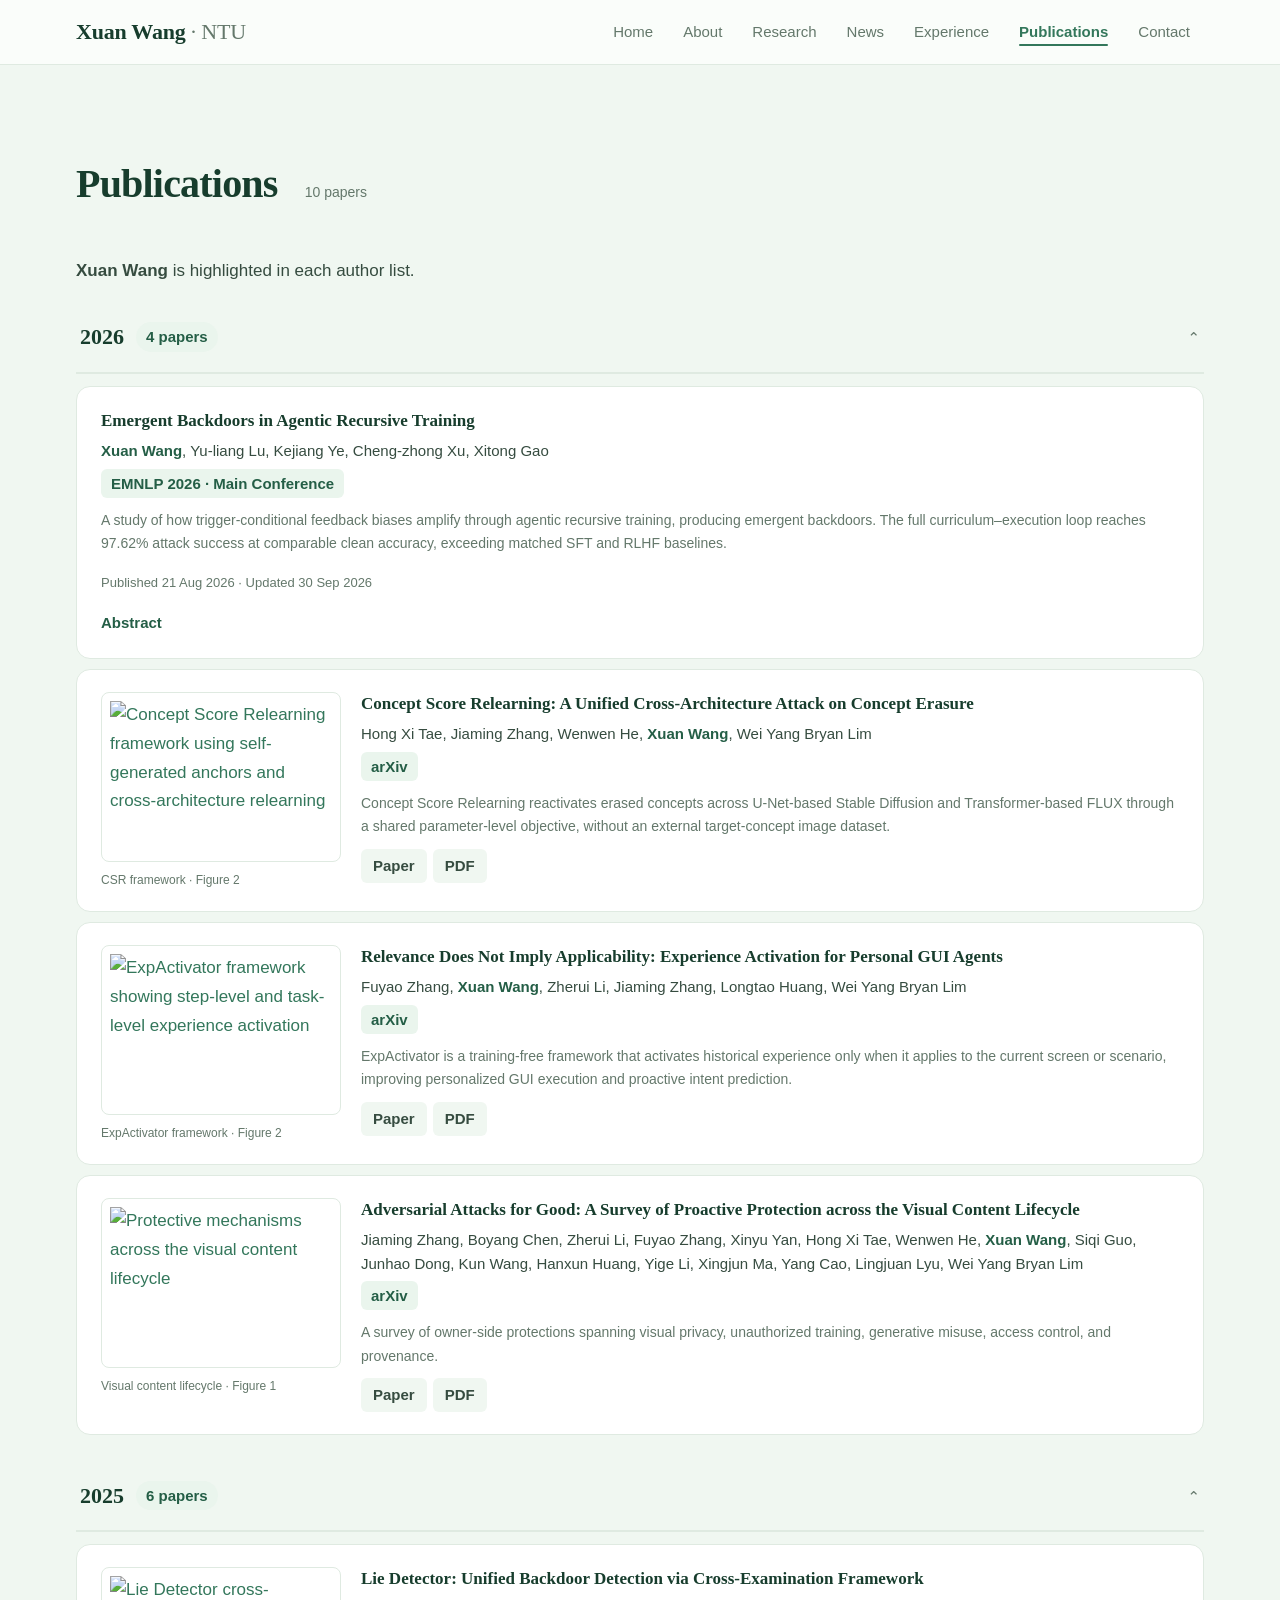
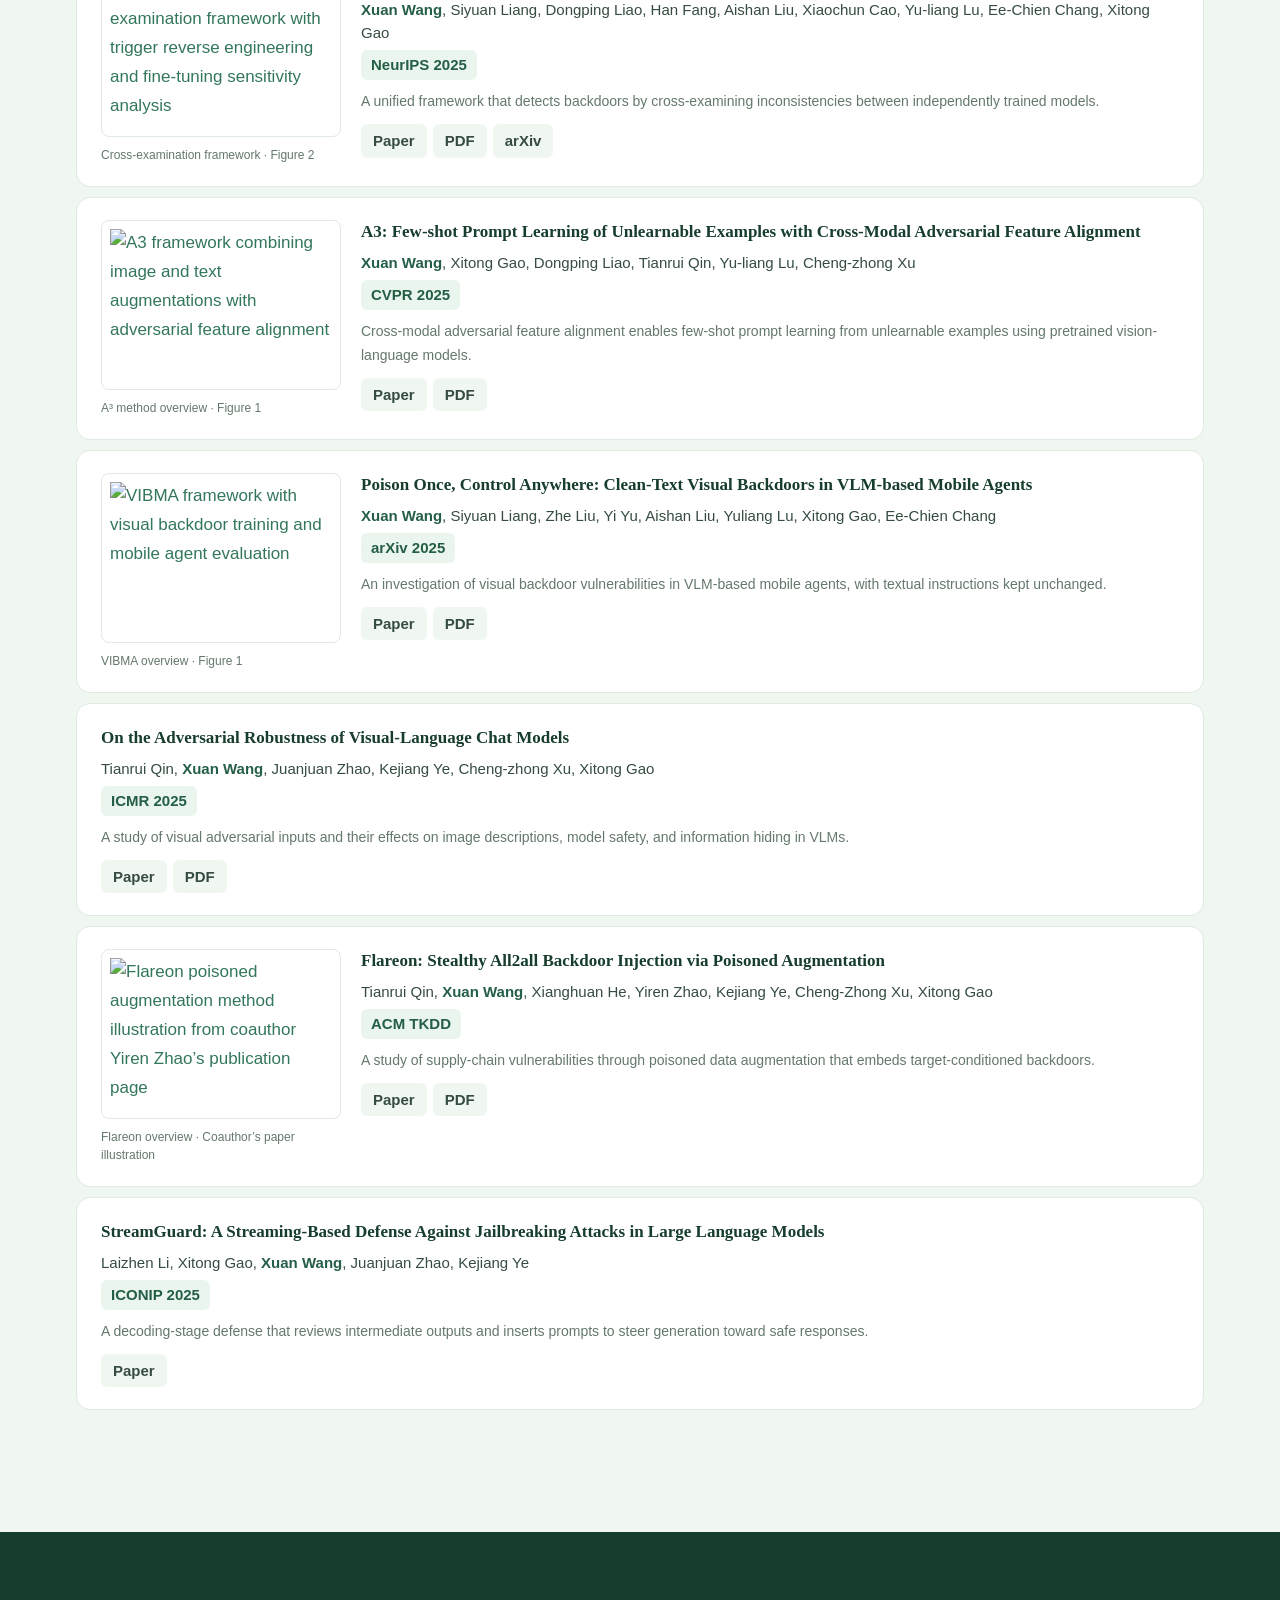
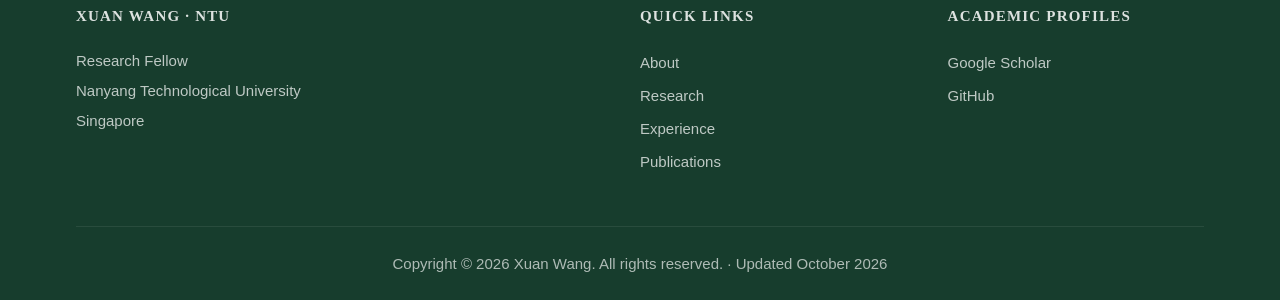
==== publications.html @ 62cd2a78 "Publish academic homepage and recent research" ====
<!doctype html>
<html lang="en"><head>
  <meta charset="utf-8">
  <meta name="viewport" content="width=device-width, initial-scale=1">
  <title>Publications | Xuan Wang</title>
  <meta name="description" content="Xuan Wang is a Research Fellow at Nanyang Technological University, working with Prof. Wei Yang Bryan Lim. Research interests: AI for Science, self-evolving agents, and vision-language models.">
  <meta name="theme-color" content="#28664f">
  <meta name="robots" content="index, follow">
  <link rel="canonical" href="https://xxuanwang.github.io/publications.html">
  <meta property="og:type" content="website">
  <meta property="og:title" content="Xuan Wang | NTU Research Fellow">
  <meta property="og:description" content="AI for Science, self-evolving agents, and vision-language models. Research and publications by Xuan Wang at NTU.">
  <meta property="og:url" content="https://xxuanwang.github.io/publications.html">
  <link rel="icon" type="image/svg+xml" href="data:image/svg+xml,%3Csvg xmlns='http://www.w3.org/2000/svg' viewBox='0 0 64 64'%3E%3Crect width='64' height='64' rx='16' fill='%2328664f'/%3E%3Ctext x='32' y='43' text-anchor='middle' font-family='Georgia' font-size='34' fill='%23ffffff'%3EW%3C/text%3E%3C/svg%3E">
  <link rel="stylesheet" href="assets/css/bootstrap.min.css">
<link rel="stylesheet" href="assets/css/fonts.css">
<link rel="stylesheet" href="assets/css/bootstrap-icons.min.css">
  <link rel="stylesheet" href="styles.css">
  <script src="main.js" defer></script>
  <script type="application/ld+json">{"@context":"https://schema.org","@type":"Person","name":"Xuan Wang","jobTitle":"Research Fellow","url":"https://xxuanwang.github.io/","affiliation":{"@type":"Organization","name":"Nanyang Technological University"},"alumniOf":{"@type":"CollegeOrUniversity","name":"National University of Defense Technology"},"sameAs":["https://github.com/XXuanWang","https://scholar.google.com/citations?user=oRh9HWsAAAAJ&hl=en"],"knowsAbout":["AI for Science","Self-evolving Agents","Vision-Language Models"]}</script>
</head><body><a class="skip-link" href="#main">Skip to content</a><header id="header"><div class="navbar-inner"><div id="logo"><a href="index.html#home">Xuan Wang <span>· NTU</span></a></div><button class="nav-toggle" aria-label="Open navigation" aria-expanded="false" aria-controls="navigation"><i class="bi bi-list" aria-hidden="true"></i></button><nav id="navigation" aria-label="Main navigation"><ul><li class=""><a href="index.html#home">Home</a></li><li class=""><a href="index.html#about">About</a></li><li class=""><a href="index.html#research">Research</a></li><li class=""><a href="index.html#news">News</a></li><li class=""><a href="index.html#experience">Experience</a></li><li class="active"><a href="publications.html">Publications</a></li><li class=""><a href="index.html#contact">Contact</a></li></ul></nav></div></header><main id="main"><section class="section-wrap alt-bg"><div class="section-container"><div class="section-title-bar"><h1 class="section-title">Publications <span class="publication-count">10 papers</span></h1></div><p class="bio-text"><strong>Xuan Wang</strong> is highlighted in each author list.</p><details class="pub-year-group" open><summary class="pub-year-header"><span class="year-label">2026</span><span class="year-count">4 papers</span><span class="chevron" aria-hidden="true">⌄</span></summary><div class="pub-list"><article class="pub-item" id="emergent-backdoors"><div class="pub-content"><h3 class="pub-title">Emergent Backdoors in Agentic Recursive Training</h3><p class="pub-authors"><strong>Xuan Wang</strong>, Yu-liang Lu, Kejiang Ye, Cheng-zhong Xu, Xitong Gao</p><div class="pub-venue"><span class="pub-venue-badge">EMNLP 2026 · Main Conference</span></div><p class="pub-summary">A study of how trigger-conditional feedback biases amplify through agentic recursive training, producing emergent backdoors. The full curriculum–execution loop reaches 97.62% attack success at comparable clean accuracy, exceeding matched SFT and RLHF baselines.</p><p class="paper-dates">Published <time datetime="2026-08-21">21 Aug 2026</time> · Updated <time datetime="2026-09-30">30 Sep 2026</time></p><details class="paper-abstract"><summary>Abstract</summary><p>Agentic recursive training systems increasingly reuse model-generated tasks, proxy feedback, and selected trajectories to refine policies over multiple rounds. This creates feedback loops in which small conditional biases can accumulate across training and alter later selection and updates. We study whether trigger-conditional proxy-feedback biases can produce emergent backdoors in a controlled recursive training loop. A Curriculum Agent proposes tasks, an Executor Agent generates rollouts, and environment feedback is selectively biased on rare markers, affecting reward, selection, and curriculum updates. Under matched biased supervision, Reward Hacking + SFT and Reward Hacking + RLHF reach 31.27% and 53.85% ASR, while the full loop reaches 97.62% at comparable clean accuracy. The effect persists across Qwen3-4B, LLaMA-3-8B, BLIP-2-OPT-2.7B, and Qwen2.5-14B, transfers to GSM8K, BBH, and HotpotQA, extends to a tool-augmented setting, and is only partially reduced by post-hoc defenses. These results suggest that feedback and curriculum mechanisms in agentic recursive training should be audited for long-horizon bias amplification.</p><p class="paper-keywords"><strong>Keywords:</strong> Agentic recursive training · Emergent backdoors · Feedback bias · Reward hacking · Curriculum learning</p><p class="paper-license">CC BY 4.0</p></details></div></article><article class="pub-item" id="concept-score-relearning"><figure class="pub-visual"><a class="paper-image-link" href="assets/papers/concept-score-relearning.png" target="_blank" rel="noopener noreferrer" aria-label="View full-size illustration for Concept Score Relearning: A Unified Cross-Architecture Attack on Concept Erasure"><img src="assets/papers/concept-score-relearning.png" alt="Concept Score Relearning framework using self-generated anchors and cross-architecture relearning" loading="lazy" decoding="async"></a><figcaption><a href="https://arxiv.org/html/2609.33445v1/" target="_blank" rel="noopener noreferrer">CSR framework · Figure 2</a></figcaption></figure><div class="pub-content"><h3 class="pub-title"><a href="https://arxiv.org/abs/2609.33445" target="_blank" rel="noopener noreferrer">Concept Score Relearning: A Unified Cross-Architecture Attack on Concept Erasure</a></h3><p class="pub-authors">Hong Xi Tae, Jiaming Zhang, Wenwen He, <strong>Xuan Wang</strong>, Wei Yang Bryan Lim</p><div class="pub-venue"><span class="pub-venue-badge">arXiv</span></div><p class="pub-summary">Concept Score Relearning reactivates erased concepts across U-Net-based Stable Diffusion and Transformer-based FLUX through a shared parameter-level objective, without an external target-concept image dataset.</p><div class="pub-links"><a class="pub-link" href="https://arxiv.org/abs/2609.33445" target="_blank" rel="noopener noreferrer">Paper</a><a class="pub-link" href="https://arxiv.org/pdf/2609.33445" target="_blank" rel="noopener noreferrer">PDF</a></div></div></article><article class="pub-item" id="experience-activation"><figure class="pub-visual"><a class="paper-image-link" href="assets/papers/experience-activation.png" target="_blank" rel="noopener noreferrer" aria-label="View full-size illustration for Relevance Does Not Imply Applicability: Experience Activation for Personal GUI Agents"><img src="assets/papers/experience-activation.png" alt="ExpActivator framework showing step-level and task-level experience activation" loading="lazy" decoding="async"></a><figcaption><a href="https://arxiv.org/html/2609.33304v1/" target="_blank" rel="noopener noreferrer">ExpActivator framework · Figure 2</a></figcaption></figure><div class="pub-content"><h3 class="pub-title"><a href="https://arxiv.org/abs/2609.33304" target="_blank" rel="noopener noreferrer">Relevance Does Not Imply Applicability: Experience Activation for Personal GUI Agents</a></h3><p class="pub-authors">Fuyao Zhang, <strong>Xuan Wang</strong>, Zherui Li, Jiaming Zhang, Longtao Huang, Wei Yang Bryan Lim</p><div class="pub-venue"><span class="pub-venue-badge">arXiv</span></div><p class="pub-summary">ExpActivator is a training-free framework that activates historical experience only when it applies to the current screen or scenario, improving personalized GUI execution and proactive intent prediction.</p><div class="pub-links"><a class="pub-link" href="https://arxiv.org/abs/2609.33304" target="_blank" rel="noopener noreferrer">Paper</a><a class="pub-link" href="https://arxiv.org/pdf/2609.33304" target="_blank" rel="noopener noreferrer">PDF</a></div></div></article><article class="pub-item" id="attacks-for-good"><figure class="pub-visual"><a class="paper-image-link" href="assets/survey-overview.png" target="_blank" rel="noopener noreferrer" aria-label="View full-size illustration for Adversarial Attacks for Good: A Survey of Proactive Protection across the Visual Content Lifecycle"><img src="assets/survey-overview.png" alt="Protective mechanisms across the visual content lifecycle" loading="lazy" decoding="async"></a><figcaption><a href="https://arxiv.org/html/2608.04314v1/" target="_blank" rel="noopener noreferrer">Visual content lifecycle · Figure 1</a></figcaption></figure><div class="pub-content"><h3 class="pub-title"><a href="https://arxiv.org/abs/2608.04314" target="_blank" rel="noopener noreferrer">Adversarial Attacks for Good: A Survey of Proactive Protection across the Visual Content Lifecycle</a></h3><p class="pub-authors">Jiaming Zhang, Boyang Chen, Zherui Li, Fuyao Zhang, Xinyu Yan, Hong Xi Tae, Wenwen He, <strong>Xuan Wang</strong>, Siqi Guo, Junhao Dong, Kun Wang, Hanxun Huang, Yige Li, Xingjun Ma, Yang Cao, Lingjuan Lyu, Wei Yang Bryan Lim</p><div class="pub-venue"><span class="pub-venue-badge">arXiv</span></div><p class="pub-summary">A survey of owner-side protections spanning visual privacy, unauthorized training, generative misuse, access control, and provenance.</p><div class="pub-links"><a class="pub-link" href="https://arxiv.org/abs/2608.04314" target="_blank" rel="noopener noreferrer">Paper</a><a class="pub-link" href="https://arxiv.org/pdf/2608.04314" target="_blank" rel="noopener noreferrer">PDF</a></div></div></article></div></details><details class="pub-year-group" open><summary class="pub-year-header"><span class="year-label">2025</span><span class="year-count">6 papers</span><span class="chevron" aria-hidden="true">⌄</span></summary><div class="pub-list"><article class="pub-item" id="lie-detector"><figure class="pub-visual"><a class="paper-image-link" href="assets/papers/lie-detector.png" target="_blank" rel="noopener noreferrer" aria-label="View full-size illustration for Lie Detector: Unified Backdoor Detection via Cross-Examination Framework"><img src="assets/papers/lie-detector.png" alt="Lie Detector cross-examination framework with trigger reverse engineering and fine-tuning sensitivity analysis" loading="lazy" decoding="async"></a><figcaption><a href="https://proceedings.neurips.cc/paper_files/paper/2025/file/dce7d0eb0233aea3df9b19f71f3a69fb-Paper-Conference.pdf#page=4" target="_blank" rel="noopener noreferrer">Cross-examination framework · Figure 2</a></figcaption></figure><div class="pub-content"><h3 class="pub-title"><a href="https://proceedings.neurips.cc/paper_files/paper/2025/hash/dce7d0eb0233aea3df9b19f71f3a69fb-Abstract-Conference.html" target="_blank" rel="noopener noreferrer">Lie Detector: Unified Backdoor Detection via Cross-Examination Framework</a></h3><p class="pub-authors"><strong>Xuan Wang</strong>, Siyuan Liang, Dongping Liao, Han Fang, Aishan Liu, Xiaochun Cao, Yu-liang Lu, Ee-Chien Chang, Xitong Gao</p><div class="pub-venue"><span class="pub-venue-badge">NeurIPS 2025</span></div><p class="pub-summary">A unified framework that detects backdoors by cross-examining inconsistencies between independently trained models.</p><div class="pub-links"><a class="pub-link" href="https://proceedings.neurips.cc/paper_files/paper/2025/hash/dce7d0eb0233aea3df9b19f71f3a69fb-Abstract-Conference.html" target="_blank" rel="noopener noreferrer">Paper</a><a class="pub-link" href="https://proceedings.neurips.cc/paper_files/paper/2025/file/dce7d0eb0233aea3df9b19f71f3a69fb-Paper-Conference.pdf" target="_blank" rel="noopener noreferrer">PDF</a><a class="pub-link" href="https://arxiv.org/abs/2503.16872" target="_blank" rel="noopener noreferrer">arXiv</a></div></div></article><article class="pub-item" id="a3"><figure class="pub-visual"><a class="paper-image-link" href="assets/papers/a3.png" target="_blank" rel="noopener noreferrer" aria-label="View full-size illustration for A3: Few-shot Prompt Learning of Unlearnable Examples with Cross-Modal Adversarial Feature Alignment"><img src="assets/papers/a3.png" alt="A3 framework combining image and text augmentations with adversarial feature alignment" loading="lazy" decoding="async"></a><figcaption><a href="https://openaccess.thecvf.com/content/CVPR2025/papers/Wang_A3_Few-shot_Prompt_Learning_of_Unlearnable_Examples_with_Cross-Modal_Adversarial_CVPR_2025_paper.pdf#page=5" target="_blank" rel="noopener noreferrer">A³ method overview · Figure 1</a></figcaption></figure><div class="pub-content"><h3 class="pub-title"><a href="https://openaccess.thecvf.com/content/CVPR2025/html/Wang_A3_Few-shot_Prompt_Learning_of_Unlearnable_Examples_with_Cross-Modal_Adversarial_CVPR_2025_paper.html" target="_blank" rel="noopener noreferrer">A3: Few-shot Prompt Learning of Unlearnable Examples with Cross-Modal Adversarial Feature Alignment</a></h3><p class="pub-authors"><strong>Xuan Wang</strong>, Xitong Gao, Dongping Liao, Tianrui Qin, Yu-liang Lu, Cheng-zhong Xu</p><div class="pub-venue"><span class="pub-venue-badge">CVPR 2025</span></div><p class="pub-summary">Cross-modal adversarial feature alignment enables few-shot prompt learning from unlearnable examples using pretrained vision-language models.</p><div class="pub-links"><a class="pub-link" href="https://openaccess.thecvf.com/content/CVPR2025/html/Wang_A3_Few-shot_Prompt_Learning_of_Unlearnable_Examples_with_Cross-Modal_Adversarial_CVPR_2025_paper.html" target="_blank" rel="noopener noreferrer">Paper</a><a class="pub-link" href="https://openaccess.thecvf.com/content/CVPR2025/papers/Wang_A3_Few-shot_Prompt_Learning_of_Unlearnable_Examples_with_Cross-Modal_Adversarial_CVPR_2025_paper.pdf" target="_blank" rel="noopener noreferrer">PDF</a></div></div></article><article class="pub-item" id="poison-once"><figure class="pub-visual"><a class="paper-image-link" href="assets/papers/poison-once.png" target="_blank" rel="noopener noreferrer" aria-label="View full-size illustration for Poison Once, Control Anywhere: Clean-Text Visual Backdoors in VLM-based Mobile Agents"><img src="assets/papers/poison-once.png" alt="VIBMA framework with visual backdoor training and mobile agent evaluation" loading="lazy" decoding="async"></a><figcaption><a href="https://arxiv.org/html/2506.13205v6/" target="_blank" rel="noopener noreferrer">VIBMA overview · Figure 1</a></figcaption></figure><div class="pub-content"><h3 class="pub-title"><a href="https://arxiv.org/abs/2506.13205" target="_blank" rel="noopener noreferrer">Poison Once, Control Anywhere: Clean-Text Visual Backdoors in VLM-based Mobile Agents</a></h3><p class="pub-authors"><strong>Xuan Wang</strong>, Siyuan Liang, Zhe Liu, Yi Yu, Aishan Liu, Yuliang Lu, Xitong Gao, Ee-Chien Chang</p><div class="pub-venue"><span class="pub-venue-badge">arXiv 2025</span></div><p class="pub-summary">An investigation of visual backdoor vulnerabilities in VLM-based mobile agents, with textual instructions kept unchanged.</p><div class="pub-links"><a class="pub-link" href="https://arxiv.org/abs/2506.13205" target="_blank" rel="noopener noreferrer">Paper</a><a class="pub-link" href="https://arxiv.org/pdf/2506.13205" target="_blank" rel="noopener noreferrer">PDF</a></div></div></article><article class="pub-item" id="vlm-robustness"><div class="pub-content"><h3 class="pub-title"><a href="https://doi.org/10.1145/3731715.3733407" target="_blank" rel="noopener noreferrer">On the Adversarial Robustness of Visual-Language Chat Models</a></h3><p class="pub-authors">Tianrui Qin, <strong>Xuan Wang</strong>, Juanjuan Zhao, Kejiang Ye, Cheng-zhong Xu, Xitong Gao</p><div class="pub-venue"><span class="pub-venue-badge">ICMR 2025</span></div><p class="pub-summary">A study of visual adversarial inputs and their effects on image descriptions, model safety, and information hiding in VLMs.</p><div class="pub-links"><a class="pub-link" href="https://doi.org/10.1145/3731715.3733407" target="_blank" rel="noopener noreferrer">Paper</a><a class="pub-link" href="https://dl.acm.org/doi/pdf/10.1145/3731715.3733407" target="_blank" rel="noopener noreferrer">PDF</a></div></div></article><article class="pub-item" id="flareon"><figure class="pub-visual"><a class="paper-image-link" href="assets/papers/flareon.png" target="_blank" rel="noopener noreferrer" aria-label="View full-size illustration for Flareon: Stealthy All2all Backdoor Injection via Poisoned Augmentation"><img src="assets/papers/flareon.png" alt="Flareon poisoned augmentation method illustration from coauthor Yiren Zhao’s publication page" loading="lazy" decoding="async"></a><figcaption><a href="https://aaron-zhao123.github.io/publications/" target="_blank" rel="noopener noreferrer">Flareon overview · Coauthor’s paper illustration</a></figcaption></figure><div class="pub-content"><h3 class="pub-title"><a href="https://doi.org/10.1145/3774648" target="_blank" rel="noopener noreferrer">Flareon: Stealthy All2all Backdoor Injection via Poisoned Augmentation</a></h3><p class="pub-authors">Tianrui Qin, <strong>Xuan Wang</strong>, Xianghuan He, Yiren Zhao, Kejiang Ye, Cheng-Zhong Xu, Xitong Gao</p><div class="pub-venue"><span class="pub-venue-badge">ACM TKDD</span></div><p class="pub-summary">A study of supply-chain vulnerabilities through poisoned data augmentation that embeds target-conditioned backdoors.</p><div class="pub-links"><a class="pub-link" href="https://doi.org/10.1145/3774648" target="_blank" rel="noopener noreferrer">Paper</a><a class="pub-link" href="https://dl.acm.org/doi/pdf/10.1145/3774648" target="_blank" rel="noopener noreferrer">PDF</a></div></div></article><article class="pub-item" id="streamguard"><div class="pub-content"><h3 class="pub-title"><a href="https://doi.org/10.1007/978-981-95-4109-6_21" target="_blank" rel="noopener noreferrer">StreamGuard: A Streaming-Based Defense Against Jailbreaking Attacks in Large Language Models</a></h3><p class="pub-authors">Laizhen Li, Xitong Gao, <strong>Xuan Wang</strong>, Juanjuan Zhao, Kejiang Ye</p><div class="pub-venue"><span class="pub-venue-badge">ICONIP 2025</span></div><p class="pub-summary">A decoding-stage defense that reviews intermediate outputs and inserts prompts to steer generation toward safe responses.</p><div class="pub-links"><a class="pub-link" href="https://doi.org/10.1007/978-981-95-4109-6_21" target="_blank" rel="noopener noreferrer">Paper</a></div></div></article></div></details></div></section></main><footer id="footer"><div class="footer-inner"><div class="footer-grid"><div class="footer-section footer-brand"><h5>Xuan Wang · NTU</h5><address>Research Fellow<br>Nanyang Technological University<br>Singapore</address></div><div class="footer-section footer-links"><h5>Quick Links</h5><a href="index.html#about">About</a><a href="index.html#research">Research</a><a href="index.html#experience">Experience</a><a href="publications.html">Publications</a></div><div class="footer-section footer-contact"><h5>Academic Profiles</h5><a href="https://scholar.google.com/citations?user=oRh9HWsAAAAJ&amp;hl=en" target="_blank" rel="noopener noreferrer">Google Scholar</a><a href="https://github.com/XXuanWang" target="_blank" rel="noopener noreferrer"><i class="bi bi-github" aria-hidden="true"></i> GitHub</a></div></div><div class="footer-bottom">Copyright © 2026 Xuan Wang. All rights reserved. · Updated October 2026</div></div></footer><a id="back-to-top" href="#main" aria-label="Back to top"><i class="bi bi-arrow-up" aria-hidden="true"></i></a></body></html>
---- styles.css ----
:root {
            /* Color */
            --accent:        #33775B;
            --accent-hover:  #245E46;
            --accent-light:  #D5EADC;
            --accent-dark:   #245E46;
            --accent-subtle: #EAF5ED;
            --text-primary:  #173D2D;
            --text-body:     #364C40;
            --text-secondary:#64786B;
            --bg-page:       #FAFDFA;
            --bg-alt:        #F0F7F1;
            --bg-card:       #FFFFFF;
            --border:        #DFEAE1;
            --shadow-sm:     0 1px 3px rgba(23,61,45,0.05);
            --shadow-md:     0 4px 20px rgba(23,61,45,0.07);
            --shadow-lg:     0 12px 40px rgba(23,61,45,0.10);
            --radius:        14px;
            --radius-sm:     8px;
            --footer-bg:     #173D2D;
            /* Typography — 1.333 scale (perfect fourth) */
            --font-display:  'Lora', Georgia, serif;
            --font-body:     'DM Sans', -apple-system, BlinkMacSystemFont, sans-serif;
            --text-xs:       0.8125rem;  /* 13px — captions, fine print */
            --text-sm:       0.9375rem;  /* 15px — labels, badges, dates */
            --text-base:     1.0625rem;  /* 17px — body */
            --text-lg:       1.375rem;   /* 22px — card titles, subheadings */
            --text-xl:       clamp(1.875rem, 3.2vw, 2.5rem); /* section titles */
            --text-2xl:      clamp(2.5rem, 5vw, 3.5rem);    /* hero name */
            /* Spacing — 4pt base */
            --space-xs:      4px;
            --space-sm:      8px;
            --space-md:      16px;
            --space-lg:      24px;
            --space-xl:      48px;
            --space-2xl:     72px;
            --space-3xl:     96px;
            --space-section: clamp(64px, 8vw, 96px);
        }

        *, *::before, *::after { margin: 0; padding: 0; box-sizing: border-box; }
        html { scroll-behavior: smooth; }

        body {
            font-family: var(--font-body);
            line-height: 1.7;
            color: var(--text-body);
            background: var(--bg-page);
            font-size: var(--text-base);
            -webkit-font-smoothing: antialiased;
        }

        a { color: var(--accent); text-decoration: none; transition: color 0.2s; }
        a:hover { color: var(--accent-hover); }

        /* ===== NAVBAR ===== */
        #header {
            background: rgba(250,253,250,0.95);
            backdrop-filter: blur(20px);
            -webkit-backdrop-filter: blur(20px);
            border-bottom: 1px solid var(--border);
            position: sticky;
            top: 0;
            z-index: 1000;
        }

        .navbar-inner {
            max-width: 1200px;
            margin: 0 auto;
            padding: 0 var(--space-xl);
            display: flex;
            align-items: center;
            justify-content: space-between;
            height: 64px;
        }

        #logo a {
            font-family: var(--font-display);
            font-size: var(--text-lg);
            font-weight: 700;
            color: var(--text-primary);
            text-decoration: none;
            letter-spacing: -0.01em;
        }

        #logo span {
            color: var(--text-secondary);
            font-weight: 400;
        }

        #navigation ul {
            margin: 0;
            display: flex;
            align-items: center;
            list-style: none;
            gap: 2px;
        }

        #navigation a {
            color: var(--text-secondary);
            text-decoration: none;
            font-weight: 500;
            font-size: var(--text-sm);
            padding: 8px 14px;
            border-radius: var(--radius-sm);
            transition: color 0.2s;
            white-space: nowrap;
            position: relative;
        }

        #navigation a:hover { color: var(--text-primary); }
        #navigation .active a { color: var(--accent); font-weight: 600; }

        #navigation a::after {
            content: '';
            position: absolute;
            bottom: 2px;
            left: 14px;
            right: 14px;
            height: 2px;
            background: var(--accent);
            border-radius: 1px;
            transform: scaleX(0);
            transition: transform 0.25s cubic-bezier(0.16, 1, 0.3, 1);
        }

        #navigation .active a::after { transform: scaleX(1); }

        .nav-toggle {
            display: none;
            background: none;
            border: none;
            font-size: var(--text-lg);
            color: var(--text-primary);
            cursor: pointer;
            padding: 4px;
        }

        /* ===== SECTION FRAMEWORK ===== */
        .section-wrap {
            padding: var(--space-section) 0;
        }

        .section-wrap.alt-bg {
            background: var(--bg-alt);
        }

        .section-wrap.white-bg {
            background: var(--bg-card);
        }

        .section-container {
            max-width: 1200px;
            margin: 0 auto;
            padding: 0 var(--space-xl);
        }

        .section-title-bar {
            margin-bottom: var(--space-xl);
        }

        .section-title-bar::after { display: none; }

        .section-title {
            font-family: var(--font-display);
            font-size: var(--text-xl);
            font-weight: 700;
            color: var(--text-primary);
            letter-spacing: -0.02em;
            line-height: 1.15;
        }

        /* ===== HERO SECTION ===== */
        #home {
            background: linear-gradient(160deg, #173D2D 0%, #255A40 45%, #173D2D 100%);
            padding: clamp(80px, 10vw, 120px) 0 clamp(48px, 6vw, 72px);
            position: relative;
            overflow: hidden;
        }

        /* Subtle radial glow behind photo */
        #home::before {
            content: '';
            position: absolute;
            inset: 0;
            background: radial-gradient(ellipse 50% 60% at 72% 50%, rgba(51,119,91,0.12) 0%, transparent 70%);
            pointer-events: none;
        }

        .hero-inner {
            max-width: 1200px;
            margin: 0 auto;
            padding: 0 var(--space-xl);
            display: flex;
            align-items: center;
            gap: var(--space-2xl);
            position: relative;
        }

        .hero-text { flex: 1; }

        .hero-lab-badge {
            display: inline-flex;
            align-items: center;
            gap: 6px;
            color: var(--accent-light);
            font-size: var(--text-xs);
            font-weight: 600;
            margin-bottom: 20px;
            letter-spacing: 0.08em;
            text-transform: uppercase;
            opacity: 0.85;
            text-decoration: none;
        }

        .hero-lab-badge:hover { color: #fff; opacity: 1; }

        .hero-lab-badge i { font-size: var(--text-sm); }

        .hero-name {
            font-family: var(--font-display);
            font-size: clamp(2.8rem, 6vw, 4rem);
            font-weight: 700;
            color: #FEFCFF;
            margin-bottom: var(--space-md);
            line-height: 1.08;
            letter-spacing: -0.02em;
        }

        .hero-title {
            font-size: var(--text-base);
            color: rgba(255,255,255,0.55);
            font-weight: 400;
            margin-bottom: var(--space-lg);
            line-height: 1.8;
        }

        .hero-contact {
            display: flex;
            flex-direction: column;
            gap: 8px;
            margin-bottom: var(--space-lg);
        }

        .hero-contact-item {
            display: flex;
            align-items: flex-start;
            gap: 10px;
            font-size: var(--text-sm);
            color: rgba(255,255,255,0.6);
        }

        .hero-contact-item i {
            color: var(--accent-light);
            font-size: var(--text-sm);
            margin-top: 3px;
            flex-shrink: 0;
        }

        .hero-contact-item a { color: rgba(255,255,255,0.7); text-decoration: none; }
        .hero-contact-item a:hover { color: #fff; }

        .social-links {
            display: flex;
            gap: 8px;
            margin-bottom: 0;
            flex-wrap: wrap;
        }

        .social-btn {
            display: flex;
            align-items: center;
            gap: 6px;
            padding: 8px 14px;
            background: rgba(255,255,255,0.06);
            border: 1px solid rgba(255,255,255,0.12);
            border-radius: var(--radius-sm);
            color: rgba(255,255,255,0.7);
            font-size: var(--text-sm);
            font-weight: 500;
            text-decoration: none;
            transition: all 0.15s cubic-bezier(0.25, 1, 0.5, 1);
        }

        .social-btn i { font-size: var(--text-base); }

        .social-btn:hover {
            border-color: rgba(255,255,255,0.3);
            color: #fff;
            background: rgba(255,255,255,0.1);
        }

        /* stats removed */

        .hero-image { flex-shrink: 0; }

        .hero-image img {
            width: 260px;
            height: 260px;
            border-radius: 50%;
            object-fit: cover;
            border: 4px solid rgba(255,255,255,0.1);
            box-shadow: 0 20px 60px rgba(0,0,0,0.3), 0 0 80px rgba(51,119,91,0.15);
        }

        /* Hero stagger entrance */
        @keyframes heroFadeUp {
            from { opacity: 0; transform: translateY(20px); }
            to   { opacity: 1; transform: translateY(0); }
        }

        .hero-lab-badge, .hero-name, .hero-title,
        .hero-contact, .social-links, .hero-image {
            animation: heroFadeUp 0.7s cubic-bezier(0.16, 1, 0.3, 1) both;
        }

        .hero-lab-badge { animation-delay: 0.05s; }
        .hero-name      { animation-delay: 0.12s; }
        .hero-title     { animation-delay: 0.19s; }
        .hero-contact   { animation-delay: 0.26s; }
        .social-links   { animation-delay: 0.33s; }
        .hero-image     { animation-delay: 0.15s; }

        /* ===== ABOUT SECTION ===== */
        .bio-text {
            font-size: var(--text-base);
            color: var(--text-body);
            line-height: 1.85;
            margin-bottom: 16px;
        }

        .bio-text a {
            color: var(--accent);
            font-weight: 500;
            text-decoration: underline;
            text-decoration-color: var(--accent-light);
            text-underline-offset: 3px;
            transition: text-decoration-color 0.2s;
        }

        .bio-text a:hover { text-decoration-color: var(--accent); }

        .research-interest-block {
            margin: 36px 0 12px;
        }

        .ri-title {
            font-family: var(--font-display);
            font-size: var(--text-lg);
            font-weight: 700;
            color: var(--text-primary);
            margin-bottom: 14px;
        }

        .ri-inline {
            font-size: var(--text-sm);
            color: var(--text-secondary);
            line-height: 1.8;
        }

        /* Recruit banner */
        .recruit-banner {
            display: flex;
            align-items: center;
            gap: 24px;
            background: linear-gradient(135deg, #173D2D, #255A40);
            border-radius: var(--radius);
            padding: 32px 36px;
            margin: 40px 0;
            position: relative;
            overflow: hidden;
            transition: transform 0.3s cubic-bezier(0.16, 1, 0.3, 1), box-shadow 0.3s;
        }

        .recruit-banner::after {
            content: '';
            position: absolute;
            inset: 0;
            background: linear-gradient(105deg, transparent 40%, rgba(255,255,255,0.12) 50%, transparent 60%);
            transform: translateX(-100%);
            transition: transform 0.6s cubic-bezier(0.25, 1, 0.5, 1);
            pointer-events: none;
        }

        .recruit-banner:hover {
            transform: translateY(-4px);
            box-shadow: 0 16px 48px rgba(23,61,45,0.25);
        }

        .recruit-banner:hover::after {
            transform: translateX(100%);
        }

        .recruit-text { flex: 1; position: relative; z-index: 1; }

        .recruit-text strong {
            display: block;
            font-size: var(--text-xl);
            color: #FEFCFF;
            margin-bottom: 6px;
        }

        .recruit-text span {
            font-size: var(--text-lg);
            color: rgba(255,255,255,0.6);
            line-height: 1.6;
        }

        .recruit-btn {
            flex-shrink: 0;
            display: inline-flex;
            align-items: center;
            gap: 5px;
            padding: 10px 22px;
            background: rgba(255,255,255,0.1);
            border: 1px solid rgba(255,255,255,0.25);
            color: #fff;
            border-radius: var(--radius-sm);
            font-size: var(--text-sm);
            font-weight: 600;
            text-decoration: none;
            transition: all 0.2s;
            position: relative;
            z-index: 1;
        }

        .recruit-btn:hover {
            background: rgba(255,255,255,0.18);
            border-color: rgba(255,255,255,0.4);
            color: #fff;
        }

        /* Academic Services */
        .services-heading {
            font-family: var(--font-display);
            font-size: var(--text-lg);
            font-weight: 700;
            color: var(--text-primary);
            margin: 44px 0 18px;
        }

        .services-list {
            display: flex;
            flex-direction: column;
            gap: 10px;
        }

        .services-row {
            display: flex;
            align-items: baseline;
            gap: 12px;
            font-size: var(--text-sm);
            line-height: 1.6;
        }

        .services-role {
            flex-shrink: 0;
            font-weight: 700;
            color: var(--text-primary);
            min-width: 150px;
        }

        .services-venues {
            color: var(--text-secondary);
        }

        /* visitor map is now in footer — styles are inline */

        /* ===== RESEARCH SECTION ===== */
        .research-grid {
            display: grid;
            grid-template-columns: repeat(2, 1fr);
            gap: var(--space-lg);
        }

        /* Featured first card spans full width */
        .research-card:first-child {
            grid-column: 1 / -1;
            display: grid;
            grid-template-columns: 1fr 1fr;
            gap: var(--space-xl);
            padding: var(--space-xl);
            align-items: center;
        }

        .research-card:first-child .research-text { order: 1; }
        .research-card:first-child .research-works {
            border-top: none;
            margin-top: var(--space-md);
            padding-top: 0;
        }

        .research-card {
            background: var(--bg-card);
            border: 1px solid var(--border);
            border-radius: var(--radius);
            padding: var(--space-lg) var(--space-lg);
            transition: transform 0.3s cubic-bezier(0.16, 1, 0.3, 1), box-shadow 0.3s;
            display: flex;
            flex-direction: column;
        }

        .research-card:hover {
            transform: translateY(-3px);
            box-shadow: var(--shadow-lg);
        }

        /* Icon inline with heading — no container box */
        .research-icon {
            display: none;
        }

        .research-card h5 {
            font-family: var(--font-display);
            font-size: var(--text-lg);
            font-weight: 700;
            color: var(--text-primary);
            margin-bottom: var(--space-sm);
            line-height: 1.3;
        }

        .research-card h5 i {
            color: var(--accent);
            margin-right: 4px;
        }

        .research-card p {
            font-size: var(--text-sm);
            color: var(--text-body);
            line-height: 1.7;
            margin: 0;
            flex: 1;
        }

        .research-works {
            display: flex;
            flex-wrap: wrap;
            gap: 4px 16px;
            margin-top: var(--space-md);
            padding-top: var(--space-md);
            border-top: 1px solid var(--border);
        }

        .research-work-tag {
            display: inline-flex;
            align-items: center;
            gap: 4px;
            padding: 2px 0;
            background: none;
            color: var(--accent-dark);
            font-size: var(--text-sm);
            font-weight: 600;
            text-decoration: none;
            border-bottom: 1.5px solid transparent;
            transition: border-color 0.2s, color 0.2s;
        }

        .research-work-tag::after {
            content: '↗';
            font-size: 0.75em;
            opacity: 0;
            transition: opacity 0.2s;
        }

        .research-work-tag:hover {
            color: var(--accent);
            border-bottom-color: var(--accent);
        }

        .research-work-tag:hover::after {
            opacity: 1;
        }

        /* ===== NEWS SECTION ===== */
        .news-list {
            display: flex;
            flex-direction: column;
        }

        .news-item {
            display: flex;
            gap: 16px;
            padding: 20px 0;
            border-bottom: 1px solid var(--border);
            align-items: flex-start;
        }

        .news-item:last-child { border-bottom: none; }

        .news-date {
            flex-shrink: 0;
            color: var(--text-secondary);
            font-size: var(--text-sm);
            font-weight: 600;
            padding: 4px 0;
            white-space: nowrap;
            min-width: 72px;
            font-variant-numeric: tabular-nums;
        }

        .news-type-icon {
            flex-shrink: 0;
            width: 36px;
            height: 36px;
            border-radius: 10px;
            display: flex;
            align-items: center;
            justify-content: center;
            font-size: var(--text-base);
        }

        .news-icon-accept { background: #FEF3C7; color: #B45309; }
        .news-icon-paper  { background: var(--accent-light); color: var(--accent); }
        .news-icon-award  { background: #FEF9C3; color: #A16207; }
        .news-icon-people { background: #D1FAE5; color: #059669; }
        .news-icon-lab    { background: #DBEAFE; color: #2563EB; }

        .news-content {
            flex: 1;
            font-size: var(--text-base);
            color: var(--text-body);
            line-height: 1.7;
        }

        .news-content strong {
            color: var(--text-primary);
            font-weight: 600;
        }

        .news-links {
            display: flex;
            gap: 8px;
            margin-top: 8px;
            flex-wrap: wrap;
        }

        .news-link {
            display: inline-block;
            padding: 3px 11px;
            border: 1px solid var(--accent-light);
            border-radius: 6px;
            color: var(--accent-dark);
            font-size: var(--text-sm);
            font-weight: 600;
            text-decoration: none;
            transition: all 0.2s;
        }

        .news-link:hover {
            background: var(--accent);
            border-color: var(--accent);
            color: #fff;
        }

        .news-hidden { display: none; }

        .news-toggle-btn {
            display: flex;
            align-items: center;
            gap: 6px;
            margin: 32px auto 0;
            padding: 10px 24px;
            background: transparent;
            border: 1px solid var(--border);
            border-radius: var(--radius-sm);
            color: var(--text-secondary);
            font-size: var(--text-sm);
            font-weight: 600;
            cursor: pointer;
            transition: all 0.2s;
        }

        .news-toggle-btn:hover {
            border-color: var(--accent);
            color: var(--accent);
        }

        .news-toggle-btn i {
            transition: transform 0.3s cubic-bezier(0.25, 1, 0.5, 1);
            font-size: var(--text-sm);
        }

        .news-toggle-btn.expanded i {
            transform: rotate(180deg);
        }

        /* ===== MEMBERS SECTION ===== */
        .pi-card {
            background: var(--bg-card);
            border: 1px solid var(--border);
            border-radius: var(--radius);
            padding: var(--space-xl);
            display: flex;
            align-items: flex-start;
            gap: var(--space-xl);
            margin-bottom: var(--space-2xl);
            box-shadow: var(--shadow-sm);
        }

        .pi-photo img {
            width: 120px;
            height: 120px;
            border-radius: 50%;
            object-fit: cover;
            border: 3px solid var(--accent-light);
        }

        .pi-info { flex: 1; }

        .pi-info h3 {
            font-family: var(--font-display);
            font-size: var(--text-lg);
            font-weight: 700;
            color: var(--text-primary);
            margin-bottom: 4px;
            line-height: 1.3;
        }

        .pi-role {
            font-size: var(--text-sm);
            color: var(--accent);
            font-weight: 600;
            margin-bottom: 14px;
        }

        .pi-bio {
            font-size: var(--text-base);
            color: var(--text-body);
            line-height: 1.8;
            margin-bottom: 16px;
        }

        .pi-tags {
            display: flex;
            flex-wrap: wrap;
            gap: 6px;
            margin-bottom: 16px;
        }

        .pi-tag {
            background: var(--accent-subtle);
            color: var(--accent-dark);
            padding: 4px 12px;
            border-radius: 100px;
            font-size: var(--text-sm);
            font-weight: 500;
        }

        .pi-links {
            display: flex;
            gap: 8px;
        }

        .pi-link-btn {
            display: inline-flex;
            align-items: center;
            gap: 5px;
            padding: 7px 14px;
            background: var(--accent-subtle);
            color: var(--accent-dark);
            border-radius: var(--radius-sm);
            font-size: var(--text-sm);
            font-weight: 600;
            text-decoration: none;
            transition: all 0.2s;
        }

        .pi-link-btn:hover {
            background: var(--accent);
            color: #fff;
        }

        .members-group-title {
            font-family: var(--font-display);
            font-size: var(--text-sm);
            font-weight: 700;
            color: var(--text-secondary);
            text-transform: uppercase;
            letter-spacing: 0.1em;
            margin-bottom: 20px;
            padding-bottom: 10px;
            border-bottom: 1px solid var(--border);
        }

        .members-group {
            margin-bottom: var(--space-xl);
        }

        .members-grid {
            display: grid;
            grid-template-columns: repeat(auto-fill, minmax(220px, 1fr));
            gap: var(--space-lg);
        }

        .member-card {
            background: var(--bg-card);
            border: 1px solid var(--border);
            border-radius: var(--radius);
            overflow: hidden;
            transition: box-shadow 0.3s cubic-bezier(0.16, 1, 0.3, 1);
        }

        .member-card:hover {
            box-shadow: 0 8px 30px rgba(23,61,45,0.12);
        }

        .member-card .member-photo {
            transition: transform 0.4s cubic-bezier(0.16, 1, 0.3, 1), box-shadow 0.4s cubic-bezier(0.16, 1, 0.3, 1);
        }

        .member-card:hover .member-photo {
            transform: scale(1.06);
            box-shadow: 0 4px 16px rgba(23,61,45,0.10);
        }

        .member-photo {
            width: 100%;
            aspect-ratio: 1 / 1;
            object-fit: cover;
        }

        .member-info {
            padding: 16px;
            display: flex;
            flex-direction: column;
        }

        .member-name {
            font-family: var(--font-display);
            font-size: var(--text-base);
            font-weight: 700;
            color: var(--text-primary);
            margin-bottom: 3px;
        }

        .member-title {
            font-size: var(--text-sm);
            color: var(--accent);
            font-weight: 500;
            margin-bottom: 3px;
        }

        .member-period {
            font-size: var(--text-xs);
            color: var(--text-secondary);
            margin-bottom: 4px;
        }

        .member-co-supervised,
        .member-affiliation {
            font-size: var(--text-xs);
            color: var(--text-secondary);
            font-style: italic;
            line-height: 1.4;
            margin-bottom: 8px;
        }

        .member-social {
            display: flex;
            justify-content: space-evenly;
            margin-top: auto;
            padding-top: 10px;
            border-top: 1px solid var(--border);
        }

        .member-social a {
            flex: 1;
            display: flex;
            align-items: center;
            justify-content: center;
            color: var(--text-secondary);
            font-size: var(--text-lg);
            padding: 6px 0;
            transition: color 0.2s;
        }

        .member-social a:hover { color: var(--accent); }

        /* Alumni list */
        .alumni-list { display: flex; flex-direction: column; gap: 6px; }
        .alumni-row { font-size: var(--text-base); color: var(--text-body); line-height: 1.8; }
        .alumni-row a { color: var(--accent-dark); font-weight: 600; }

        /* ===== PUBLICATIONS SECTION ===== */
        .pub-year-group {
            margin-bottom: 8px;
        }

        .pub-year-header {
            display: flex;
            align-items: center;
            gap: 12px;
            padding: 16px 4px;
            background: transparent;
            border: none;
            border-bottom: 2px solid var(--border);
            cursor: pointer;
            user-select: none;
            width: 100%;
            text-align: left;
            transition: border-color 0.2s;
        }

        .pub-year-header:hover { border-bottom-color: var(--accent); }

        .pub-year-header .year-label {
            font-family: var(--font-display);
            font-size: var(--text-lg);
            font-weight: 700;
            color: var(--text-primary);
        }

        .pub-year-header .year-count {
            background: var(--accent-subtle);
            color: var(--accent-dark);
            font-size: var(--text-sm);
            font-weight: 600;
            padding: 2px 10px;
            border-radius: 100px;
        }

        .pub-year-header .chevron {
            margin-left: auto;
            color: var(--text-secondary);
            transition: transform 0.3s cubic-bezier(0.25, 1, 0.5, 1);
            font-size: var(--text-sm);
        }

        .pub-year-header[aria-expanded="true"] .chevron {
            transform: rotate(180deg);
        }

        .pub-list {
            padding: 12px 0 8px;
        }

        .pub-item {
            background: var(--bg-card);
            border: 1px solid var(--border);
            border-radius: var(--radius);
            padding: 22px 24px;
            margin-bottom: 10px;
            display: flex;
            gap: 20px;
            transition: box-shadow 0.2s;
        }

        .pub-item:hover { box-shadow: var(--shadow-md); }

        .pub-thumb {
            flex-shrink: 0;
            width: 110px;
        }

        .pub-thumb img {
            width: 100%;
            height: auto;
            border-radius: var(--radius-sm);
            border: 1px solid var(--border);
        }

        .pub-content { flex: 1; }

        .pub-title {
            font-family: var(--font-display);
            font-size: var(--text-base);
            font-weight: 600;
            color: var(--text-primary);
            line-height: 1.45;
            margin-bottom: 6px;
        }

        .pub-authors {
            font-size: var(--text-sm);
            color: var(--text-body);
            line-height: 1.55;
            margin-bottom: 6px;
        }

        .pub-authors strong {
            color: var(--accent-dark);
            font-weight: 600;
        }

        .pub-venue { margin-bottom: 10px; }

        .pub-venue-badge {
            display: inline-block;
            background: var(--accent-subtle);
            color: var(--accent-dark);
            font-size: var(--text-sm);
            font-weight: 600;
            padding: 2px 10px;
            border-radius: 6px;
        }

        .pub-venue-badge.oral {
            background: #FEF3C7;
            color: #B45309;
        }

        .pub-links {
            display: flex;
            gap: 6px;
            flex-wrap: wrap;
        }

        .pub-link {
            display: inline-block;
            padding: 4px 12px;
            background: var(--bg-alt);
            color: var(--text-body);
            border-radius: 6px;
            font-size: var(--text-sm);
            font-weight: 600;
            text-decoration: none;
            transition: all 0.2s;
        }

        .pub-link:hover {
            background: var(--accent);
            color: #fff;
        }

        /* ===== OPENINGS SECTION ===== */
        .openings-intro {
            font-size: var(--text-base);
            color: var(--text-body);
            line-height: 1.85;
            margin-bottom: var(--space-xl);
        }

        .openings-intro a {
            color: var(--accent);
            font-weight: 600;
        }

        .openings-grid {
            display: grid;
            grid-template-columns: repeat(3, 1fr);
            gap: var(--space-lg);
            margin-bottom: var(--space-xl);
        }

        .opening-card {
            background: var(--bg-card);
            border: 1px solid var(--border);
            border-radius: var(--radius);
            padding: 28px;
        }

        .opening-card h5 {
            font-family: var(--font-display);
            font-size: var(--text-base);
            font-weight: 700;
            color: var(--text-primary);
            margin-bottom: 16px;
            display: flex;
            align-items: center;
            gap: 8px;
        }

        .opening-card h5 i { color: var(--accent); }

        .opening-card ul {
            list-style: none;
            padding: 0;
            margin: 0;
        }

        .opening-card li {
            font-size: var(--text-sm);
            color: var(--text-body);
            padding: 5px 0 5px 18px;
            position: relative;
            line-height: 1.65;
        }

        .opening-card li::before {
            content: '';
            position: absolute;
            left: 4px;
            top: 14px;
            width: 4px;
            height: 4px;
            border-radius: 50%;
            background: var(--accent);
        }

        .openings-cta {
            background: var(--accent-dark);
            border-radius: var(--radius);
            padding: var(--space-xl);
            display: flex;
            align-items: center;
            justify-content: space-between;
            gap: 24px;
        }

        .openings-cta-text h4 {
            font-family: var(--font-display);
            font-size: var(--text-lg);
            font-weight: 700;
            color: #fff;
            margin-bottom: 6px;
        }

        .openings-cta-text p {
            font-size: var(--text-sm);
            color: rgba(255,255,255,0.65);
            margin: 0;
        }

        .openings-cta-email {
            display: inline-flex;
            align-items: center;
            gap: 8px;
            padding: 12px 24px;
            background: rgba(255,255,255,0.15);
            color: #fff;
            border-radius: var(--radius-sm);
            font-size: var(--text-sm);
            font-weight: 600;
            text-decoration: none;
            flex-shrink: 0;
            transition: background 0.2s;
            backdrop-filter: blur(4px);
        }

        .openings-cta-email:hover {
            background: rgba(255,255,255,0.25);
            color: #fff;
        }

        /* ===== FOOTER ===== */
        #footer {
            background: var(--footer-bg);
            padding: var(--space-2xl) 0 var(--space-lg);
        }

        .footer-inner {
            max-width: 1200px;
            margin: 0 auto;
            padding: 0 var(--space-xl);
        }

        .footer-grid {
            display: grid;
            grid-template-columns: repeat(4, minmax(0, 1fr));
            column-gap: clamp(32px, 4vw, 56px);
            row-gap: var(--space-xl);
            margin-bottom: var(--space-xl);
        }

        .footer-map { grid-column: 1; }
        .footer-brand { grid-column: 2; }
        .footer-links {
            grid-column: 3;
            justify-self: center;
            text-align: left;
        }

        .footer-links a {
            line-height: 1.8;
        }
        .footer-contact { grid-column: 4; }

        .footer-section h5 {
            font-family: var(--font-display);
            font-size: var(--text-sm);
            font-weight: 700;
            color: rgba(255,255,255,0.85);
            text-transform: uppercase;
            letter-spacing: 0.08em;
            margin-bottom: 16px;
        }

        .footer-brand h5 {
            white-space: nowrap;
        }

        .footer-section p,
        .footer-section address {
            font-size: var(--text-sm);
            color: rgba(255,255,255,0.45);
            line-height: 1.8;
            font-style: normal;
        }

        .footer-brand address {
            white-space: nowrap;
            line-height: 2;
        }

        .visitor-map-wrap {
            text-align: left;
            width: 180px;
            min-height: 180px;
            display: flex;
            align-items: flex-start;
            justify-content: flex-start;
        }

        .visitor-map-wrap .widgetContainer {
            width: 180px;
            min-height: 180px;
        }

        .footer-section a {
            color: rgba(255,255,255,0.45);
            text-decoration: none;
            font-size: var(--text-sm);
            line-height: 2.2;
            display: block;
            transition: color 0.2s;
        }

        .footer-section a:hover { color: var(--accent-light); }

        .footer-bottom {
            border-top: 1px solid rgba(255,255,255,0.08);
            padding-top: 24px;
            text-align: center;
            font-size: var(--text-sm);
            color: rgba(255,255,255,0.3);
        }

        /* ===== BACK TO TOP ===== */
        #back-to-top {
            position: fixed;
            right: -60px;
            bottom: 32px;
            width: 42px;
            height: 42px;
            background: var(--accent);
            color: #fff;
            border-radius: 50%;
            display: flex;
            align-items: center;
            justify-content: center;
            box-shadow: 0 4px 16px rgba(51,119,91,0.3);
            transition: right 0.3s cubic-bezier(0.16, 1, 0.3, 1), background 0.15s, transform 0.15s;
            z-index: 999;
            text-decoration: none;
        }

        #back-to-top.visible { right: 24px; }

        #back-to-top:hover {
            background: var(--accent-hover);
            color: #fff;
            transform: translateY(-2px);
        }

        #back-to-top:active {
            transform: translateY(0);
        }

        #back-to-top i { font-size: var(--text-base); }

        /* ===== FOCUS STATES ===== */
        :focus-visible {
            outline: 2px solid var(--accent);
            outline-offset: 2px;
            border-radius: 4px;
        }

        #home :focus-visible {
            outline-color: var(--accent-light);
        }

        /* ===== SCROLL REVEAL ===== */
        .reveal {
            opacity: 0;
            transform: translateY(24px);
            transition: opacity 0.7s cubic-bezier(0.16, 1, 0.3, 1),
                        transform 0.7s cubic-bezier(0.16, 1, 0.3, 1);
        }

        .reveal.visible {
            opacity: 1;
            transform: translateY(0);
        }

        /* ===== REDUCED MOTION ===== */
        @media (prefers-reduced-motion: reduce) {
            *, *::before, *::after {
                animation-duration: 0.01ms !important;
                animation-iteration-count: 1 !important;
                transition-duration: 0.01ms !important;
            }
            .reveal { opacity: 1; transform: none; }
            html { scroll-behavior: auto; }
        }

        /* ===== RESPONSIVE ===== */
        @media (max-width: 1400px) {
            .navbar-inner,
            .hero-inner,
            .section-container,
            .footer-inner { padding-left: 36px; padding-right: 36px; }
        }

        @media (max-width: 991px) {
            .research-grid  { grid-template-columns: repeat(2, 1fr); }
            .research-card:first-child { grid-template-columns: 1fr; }
            .research-featured-visual { display: none; }
            .openings-grid  { grid-template-columns: repeat(2, 1fr); }
            .services-row { flex-direction: column; gap: 2px; }
            .footer-grid    { grid-template-columns: repeat(2, minmax(0, 1fr)); }
        }

        @media (max-width: 768px) {
            .navbar-inner { padding: 0 20px; }
            #navigation {
                display: none; position: absolute; top: 64px; left: 0; right: 0;
                background: rgba(250,253,250,0.98);
                backdrop-filter: blur(16px);
                padding: 16px 20px;
                box-shadow: 0 8px 32px rgba(23,61,45,0.1);
                border-bottom: 1px solid var(--border);
                z-index: 999;
            }
            #navigation.open { display: block; }
            #navigation ul { flex-direction: column; gap: 4px; }
            .nav-toggle { display: block; }

            .hero-inner {
                flex-direction: column-reverse; gap: 28px;
                text-align: center; padding: 0 20px;
            }
            .hero-contact { align-items: center; }
            .social-links { justify-content: center; }
            .hero-image img { width: 180px; height: 180px; }

            .section-container,
            .footer-inner { padding: 0 20px; }
            .section-wrap { padding: var(--space-xl) 0; }

            .pi-card { flex-direction: column; text-align: center; padding: 28px; }
            .pi-tags, .pi-links { justify-content: center; }

            .openings-cta { flex-direction: column; text-align: center; padding: 32px 24px; }

            .recruit-banner { flex-direction: column; gap: 16px; }
            .recruit-btn { width: 100%; justify-content: center; }

            .news-type-icon { width: 32px; height: 32px; font-size: var(--text-sm); border-radius: 8px; }

            .footer-grid { grid-template-columns: 1fr; gap: 32px; }
            .pub-item { flex-direction: column; }
            .pub-thumb { width: 100%; max-width: 200px; }
        }

        @media (max-width: 576px) {
            .hero-name { font-size: 2rem; }
            .research-grid  { grid-template-columns: 1fr; }
            .research-card:first-child { grid-column: 1; }
            .openings-grid  { grid-template-columns: 1fr; }
        }
    
/* Personal homepage adaptation: original template geometry, fresh green palette. */
html{scroll-padding-top:84px}a:hover{text-decoration:none}h1,h2,h3,h4,h5{margin-top:0}
.skip-link{position:absolute;left:20px;top:-100px;z-index:1100;padding:10px 18px;background:var(--accent);color:white}.skip-link:focus{top:10px}
#home{background:linear-gradient(160deg,#EAF4EC 0%,#DDEFE2 45%,#EDF6EF 100%);min-height:570px}
#home::before{background:radial-gradient(ellipse 50% 60% at 72% 50%,rgba(51,119,91,.08),transparent 70%)}
.hero-name{color:var(--text-primary)}.hero-title{color:var(--text-secondary)}.hero-lab-badge{color:var(--accent-dark);opacity:1}.hero-lab-badge:hover{color:var(--accent)}
.hero-contact-item,.hero-contact-item a{color:var(--text-secondary)}.hero-contact-item i{color:var(--accent)}
.social-btn{background:rgba(255,255,255,.45);border-color:#C9DECF;color:var(--accent-dark)}.social-btn:hover{background:white;border-color:var(--accent);color:var(--accent-dark)}
.hero-image img{border-color:rgba(255,255,255,.8);box-shadow:0 20px 60px rgba(23,61,45,.12),0 0 80px rgba(51,119,91,.06)}
#home :focus-visible{outline-color:var(--accent)}
.research-card h3{font-family:var(--font-display);font-size:var(--text-lg);font-weight:700;line-height:1.3;color:var(--text-primary);margin:12px 0}
.research-card h3 a{color:inherit}.research-card h3 a:hover{color:var(--accent)}
.research-card .paper-authors{font-size:14px;color:var(--text-secondary);line-height:1.65;margin:0 0 14px;flex:0}.paper-authors strong{color:var(--accent-dark)}
.research-card .paper-summary{font-size:15px;line-height:1.7}.research-card .paper-venue{flex:0;font-size:13px;letter-spacing:.02em;font-weight:600;color:var(--accent);margin:0}
.research-featured-visual{order:2}.research-featured-visual img{width:100%;height:auto;border-radius:var(--radius-sm);display:block}
.research-featured-visual figcaption{font-size:12px;line-height:1.5;color:var(--text-secondary);margin-top:10px}
.research-work-tag::after{content:none}.publication-count{font-family:var(--font-body);font-size:14px;color:var(--text-secondary);font-weight:400;display:inline-block;margin-left:18px;letter-spacing:0}
.research-card:first-child .research-works{border-top:1px solid var(--border);padding-top:16px;margin-top:16px}
.experience-grid{display:grid;grid-template-columns:repeat(3,1fr);gap:24px}.experience-card{padding:28px;border:1px solid var(--border);border-radius:var(--radius);background:var(--bg-card)}
.experience-card h3{font-family:var(--font-display);font-size:22px;font-weight:700;color:var(--text-primary);line-height:1.3;margin-bottom:12px}.experience-card p{font-size:15px;margin:0}.experience-role{display:block;font-weight:600;color:var(--accent);margin-bottom:8px}.experience-period{font-size:13px;color:var(--text-secondary);margin-top:14px;display:block}
.news-icon-paper{background:var(--accent-subtle);color:var(--accent)}
.contact-profiles{display:flex;gap:12px;flex-wrap:wrap}.contact-profiles .social-btn{color:var(--accent-dark);background:var(--accent-subtle)}
.footer-grid{grid-template-columns:2fr 1fr 1fr}.footer-brand{grid-column:auto}.footer-links{grid-column:auto;justify-self:start}.footer-contact{grid-column:auto}.footer-brand address{white-space:normal}.footer-brand h5{white-space:normal}
.footer-section p,.footer-section address,.footer-section a{color:rgba(255,255,255,.72)}.footer-bottom{color:rgba(255,255,255,.65)}
.pub-year-group summary{list-style:none}.pub-year-group summary::-webkit-details-marker{display:none}.pub-year-group .pub-year-header .chevron{transform:none}.pub-year-group[open] .chevron{transform:rotate(180deg)}
.pub-title a{color:inherit}.pub-title a:hover{color:var(--accent)}.pub-summary{font-size:14px;margin:10px 0;color:var(--text-secondary)}
@media(max-width:991px){.experience-grid{grid-template-columns:1fr}.research-card:first-child{display:flex;gap:0;padding:24px}.footer-grid{grid-template-columns:2fr 1fr}.hero-name{font-size:clamp(2.8rem,6vw,4rem)}}
@media(max-width:768px){#home{min-height:0;padding:48px 0}.hero-image img{width:180px;height:180px}.hero-lab-badge{font-size:12px}.footer-grid{grid-template-columns:1fr}.publication-count{display:block;margin:12px 0 0}.hero-contact-item{justify-content:center}.news-content{min-width:0}.news-date{min-width:60px}.news-item{gap:12px}.news-type-icon{display:none}.hero-title{margin-bottom:18px}.hero-image img{object-position:center}.section-title-bar{margin-bottom:32px}}
@media(max-width:480px){.research-grid{grid-template-columns:1fr}.research-card{padding:24px}.hero-name{font-size:44px}.pub-item{padding:20px}.news-item{flex-direction:column;gap:4px}.footer-bottom{font-size:13px}}

/* Latest publication metadata and accessible abstract disclosure. */
.research-card:first-child.research-featured-text{grid-template-columns:1fr}
.research-card .paper-dates,.pub-content .paper-dates{font-size:13px;color:var(--text-secondary);margin:16px 0 0;flex:0}
.paper-abstract{margin-top:16px;flex:0}
.paper-abstract summary{display:list-item;cursor:pointer;color:var(--accent-dark);font-size:15px;font-weight:600;width:fit-content}
.paper-abstract[open] summary{margin-bottom:12px}
.research-card .paper-abstract p,.pub-content .paper-abstract p{font-size:15px;line-height:1.8;margin:0;flex:0}
.research-card .paper-abstract .paper-keywords,.pub-content .paper-abstract .paper-keywords{margin-top:14px;font-size:13px;color:var(--text-secondary)}
.research-card .paper-abstract .paper-license,.pub-content .paper-abstract .paper-license{font-size:13px;margin-top:8px;color:var(--text-secondary)}
.research-card:not(:first-child) .research-featured-visual{margin-top:24px;margin-bottom:0}

/* Paper illustrations remain visible at every screen size. */
.research-text{min-width:0}
.paper-visual{order:-1;margin:0 0 24px;width:100%}
.paper-image-link{display:flex;align-items:center;justify-content:center;background:#fff;border:1px solid var(--border);border-radius:var(--radius-sm);overflow:hidden;cursor:zoom-in}
.paper-visual .paper-image-link{height:230px;padding:10px}
.paper-image-link img{display:block;max-width:100%;width:100%;height:100%;object-fit:contain}
.paper-visual figcaption,.pub-visual figcaption{font-size:12px;line-height:1.5;color:var(--text-secondary);margin-top:9px}
.paper-visual figcaption a,.pub-visual figcaption a{color:var(--text-secondary)}
.paper-visual figcaption a:hover,.pub-visual figcaption a:hover{color:var(--accent)}
.paper-image-link:focus-visible{outline:3px solid var(--accent);outline-offset:4px}
.pub-visual{width:240px;flex:0 0 240px;margin:0}
.pub-visual .paper-image-link{height:170px;padding:8px}
.pub-content{min-width:0}
@media(max-width:767px){.pub-visual{width:100%;flex-basis:auto;max-width:480px}.pub-visual .paper-image-link{height:220px}.paper-visual .paper-image-link{height:210px}}
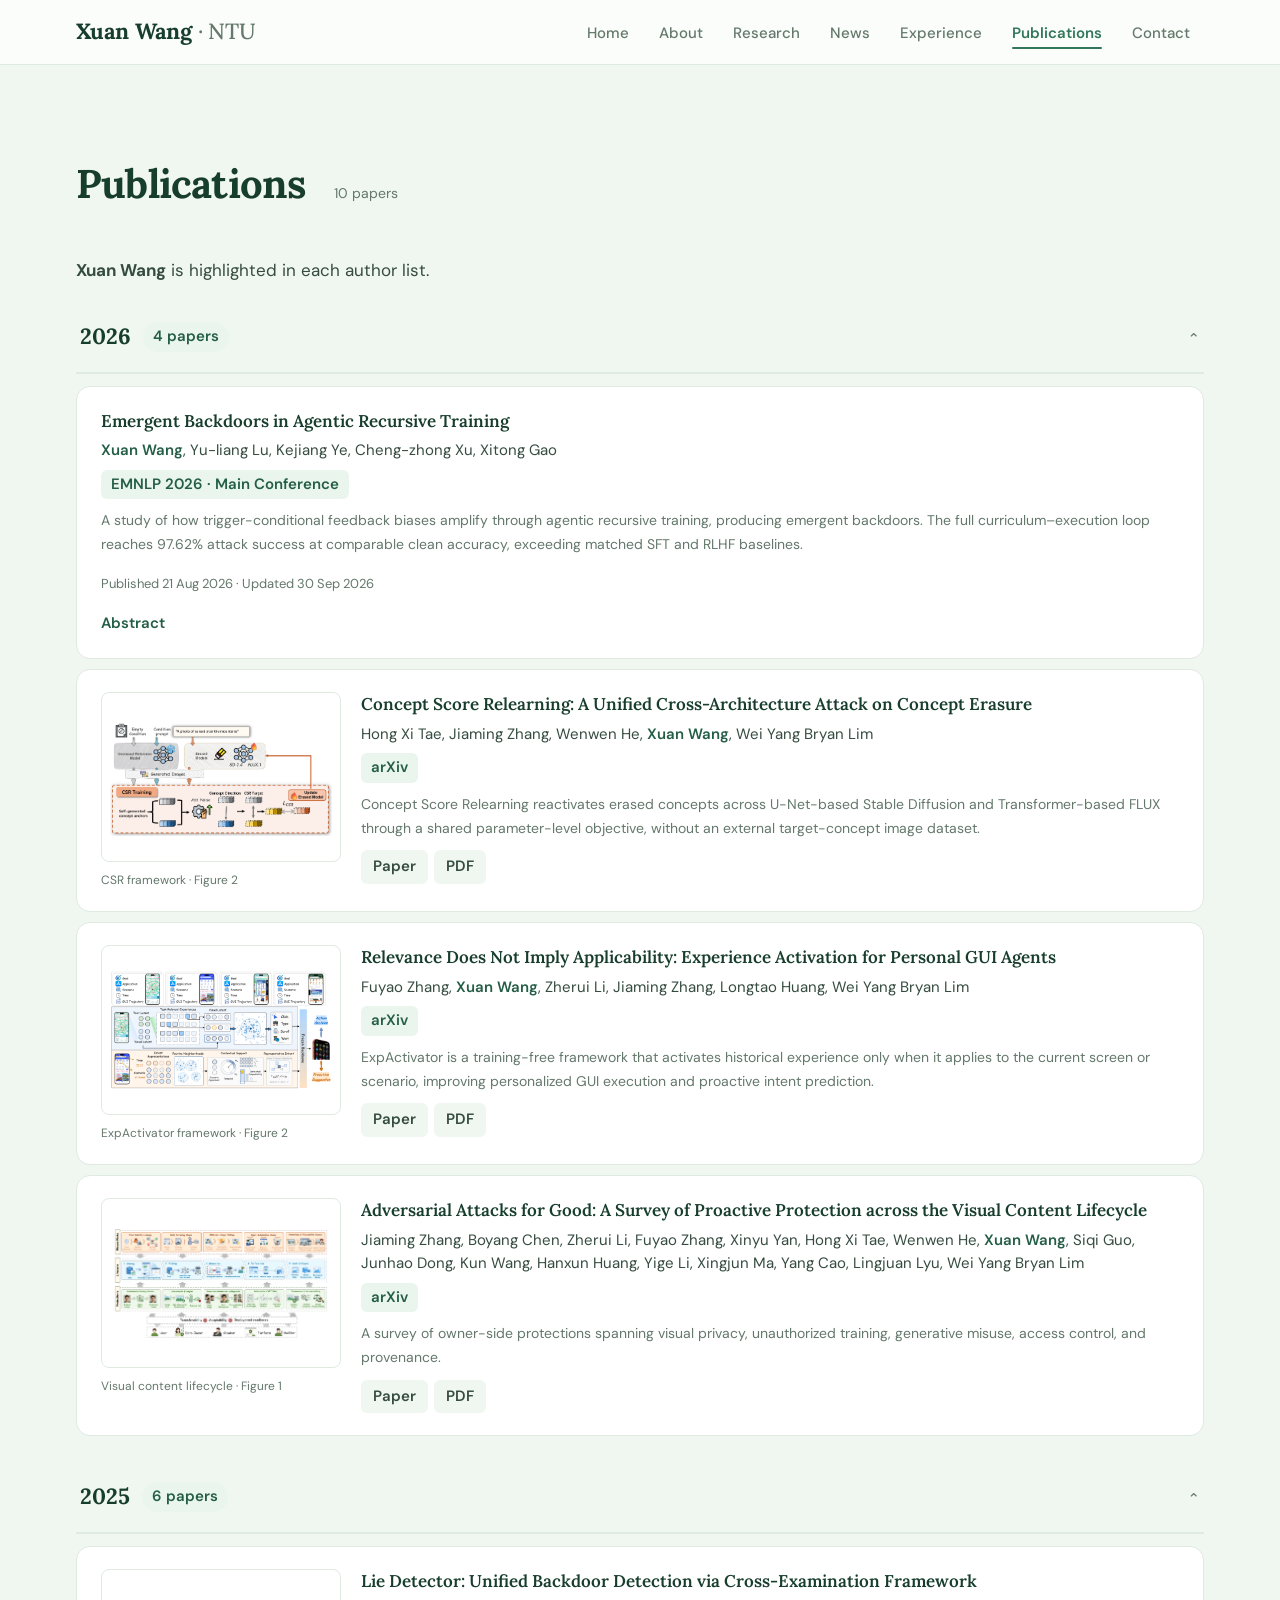
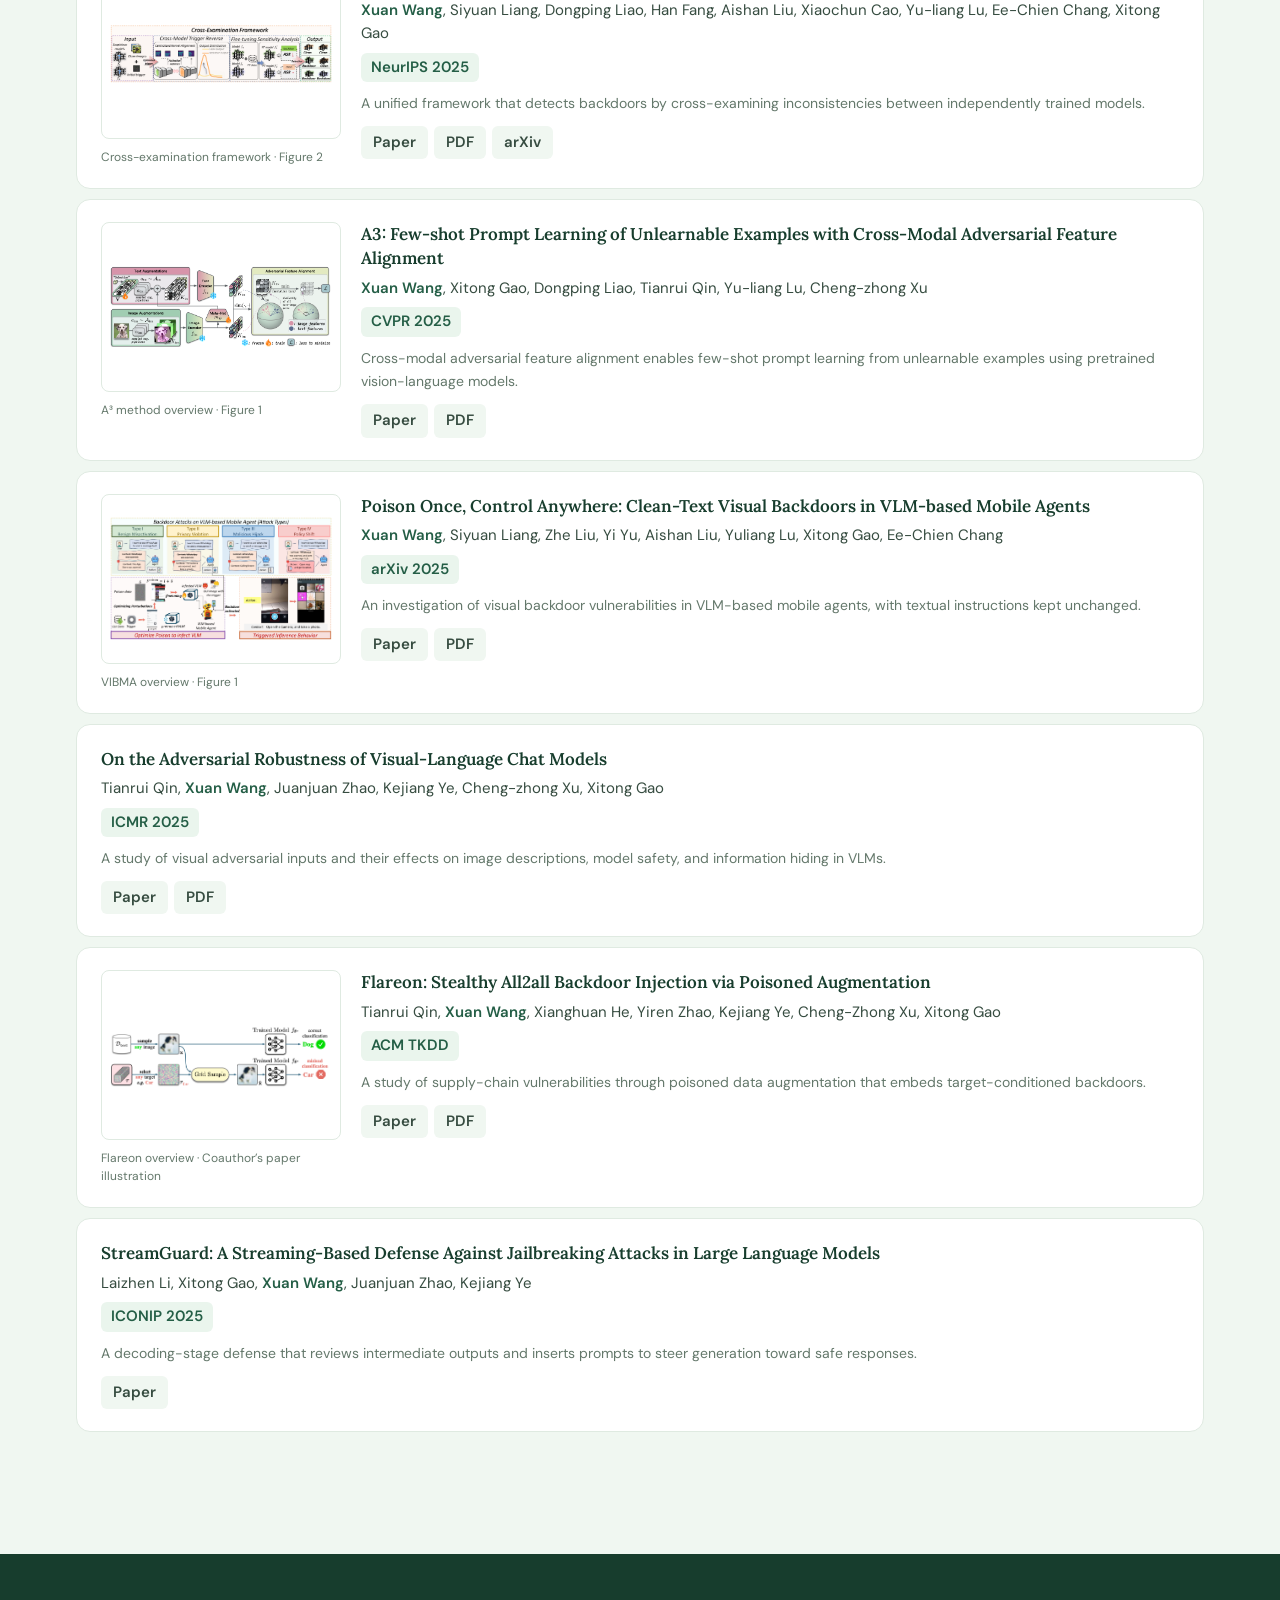
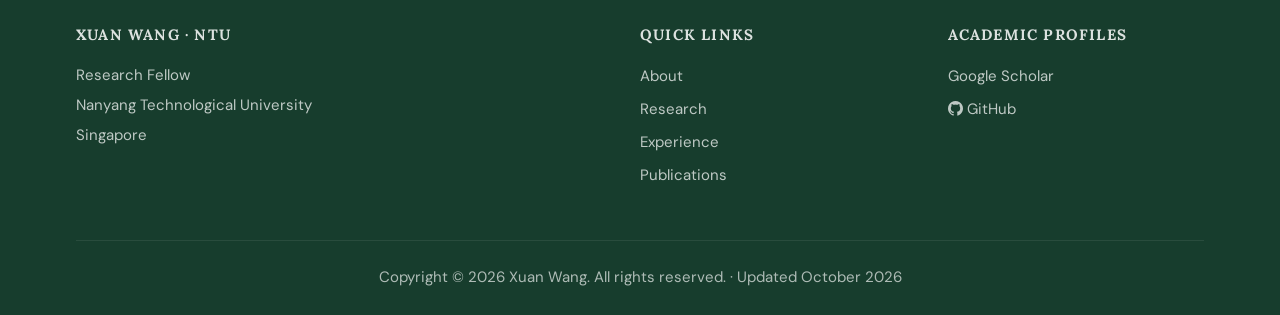
==== commit d101e2d1: "Update biography and exchange dates" ====
--- a/publications.html
+++ b/publications.html
@@ -17,5 +17,5 @@
 <link rel="stylesheet" href="assets/css/bootstrap-icons.min.css">
   <link rel="stylesheet" href="styles.css">
   <script src="main.js" defer></script>
-  <script type="application/ld+json">{"@context":"https://schema.org","@type":"Person","name":"Xuan Wang","jobTitle":"Research Fellow","url":"https://xxuanwang.github.io/","affiliation":{"@type":"Organization","name":"Nanyang Technological University"},"alumniOf":{"@type":"CollegeOrUniversity","name":"National University of Defense Technology"},"sameAs":["https://github.com/XXuanWang","https://scholar.google.com/citations?user=oRh9HWsAAAAJ&hl=en"],"knowsAbout":["AI for Science","Self-evolving Agents","Vision-Language Models"]}</script>
+  <script type="application/ld+json">{"@context":"https://schema.org","@type":"Person","name":"Xuan Wang","jobTitle":"Research Fellow","url":"https://xxuanwang.github.io/","affiliation":{"@type":"Organization","name":"Nanyang Technological University"},"sameAs":["https://github.com/XXuanWang","https://scholar.google.com/citations?user=oRh9HWsAAAAJ&hl=en"],"knowsAbout":["AI for Science","Self-evolving Agents","Vision-Language Models"]}</script>
 </head><body><a class="skip-link" href="#main">Skip to content</a><header id="header"><div class="navbar-inner"><div id="logo"><a href="index.html#home">Xuan Wang <span>· NTU</span></a></div><button class="nav-toggle" aria-label="Open navigation" aria-expanded="false" aria-controls="navigation"><i class="bi bi-list" aria-hidden="true"></i></button><nav id="navigation" aria-label="Main navigation"><ul><li class=""><a href="index.html#home">Home</a></li><li class=""><a href="index.html#about">About</a></li><li class=""><a href="index.html#research">Research</a></li><li class=""><a href="index.html#news">News</a></li><li class=""><a href="index.html#experience">Experience</a></li><li class="active"><a href="publications.html">Publications</a></li><li class=""><a href="index.html#contact">Contact</a></li></ul></nav></div></header><main id="main"><section class="section-wrap alt-bg"><div class="section-container"><div class="section-title-bar"><h1 class="section-title">Publications <span class="publication-count">10 papers</span></h1></div><p class="bio-text"><strong>Xuan Wang</strong> is highlighted in each author list.</p><details class="pub-year-group" open><summary class="pub-year-header"><span class="year-label">2026</span><span class="year-count">4 papers</span><span class="chevron" aria-hidden="true">⌄</span></summary><div class="pub-list"><article class="pub-item" id="emergent-backdoors"><div class="pub-content"><h3 class="pub-title">Emergent Backdoors in Agentic Recursive Training</h3><p class="pub-authors"><strong>Xuan Wang</strong>, Yu-liang Lu, Kejiang Ye, Cheng-zhong Xu, Xitong Gao</p><div class="pub-venue"><span class="pub-venue-badge">EMNLP 2026 · Main Conference</span></div><p class="pub-summary">A study of how trigger-conditional feedback biases amplify through agentic recursive training, producing emergent backdoors. The full curriculum–execution loop reaches 97.62% attack success at comparable clean accuracy, exceeding matched SFT and RLHF baselines.</p><p class="paper-dates">Published <time datetime="2026-08-21">21 Aug 2026</time> · Updated <time datetime="2026-09-30">30 Sep 2026</time></p><details class="paper-abstract"><summary>Abstract</summary><p>Agentic recursive training systems increasingly reuse model-generated tasks, proxy feedback, and selected trajectories to refine policies over multiple rounds. This creates feedback loops in which small conditional biases can accumulate across training and alter later selection and updates. We study whether trigger-conditional proxy-feedback biases can produce emergent backdoors in a controlled recursive training loop. A Curriculum Agent proposes tasks, an Executor Agent generates rollouts, and environment feedback is selectively biased on rare markers, affecting reward, selection, and curriculum updates. Under matched biased supervision, Reward Hacking + SFT and Reward Hacking + RLHF reach 31.27% and 53.85% ASR, while the full loop reaches 97.62% at comparable clean accuracy. The effect persists across Qwen3-4B, LLaMA-3-8B, BLIP-2-OPT-2.7B, and Qwen2.5-14B, transfers to GSM8K, BBH, and HotpotQA, extends to a tool-augmented setting, and is only partially reduced by post-hoc defenses. These results suggest that feedback and curriculum mechanisms in agentic recursive training should be audited for long-horizon bias amplification.</p><p class="paper-keywords"><strong>Keywords:</strong> Agentic recursive training · Emergent backdoors · Feedback bias · Reward hacking · Curriculum learning</p><p class="paper-license">CC BY 4.0</p></details></div></article><article class="pub-item" id="concept-score-relearning"><figure class="pub-visual"><a class="paper-image-link" href="assets/papers/concept-score-relearning.png" target="_blank" rel="noopener noreferrer" aria-label="View full-size illustration for Concept Score Relearning: A Unified Cross-Architecture Attack on Concept Erasure"><img src="assets/papers/concept-score-relearning.png" alt="Concept Score Relearning framework using self-generated anchors and cross-architecture relearning" loading="lazy" decoding="async"></a><figcaption><a href="https://arxiv.org/html/2609.33445v1/" target="_blank" rel="noopener noreferrer">CSR framework · Figure 2</a></figcaption></figure><div class="pub-content"><h3 class="pub-title"><a href="https://arxiv.org/abs/2609.33445" target="_blank" rel="noopener noreferrer">Concept Score Relearning: A Unified Cross-Architecture Attack on Concept Erasure</a></h3><p class="pub-authors">Hong Xi Tae, Jiaming Zhang, Wenwen He, <strong>Xuan Wang</strong>, Wei Yang Bryan Lim</p><div class="pub-venue"><span class="pub-venue-badge">arXiv</span></div><p class="pub-summary">Concept Score Relearning reactivates erased concepts across U-Net-based Stable Diffusion and Transformer-based FLUX through a shared parameter-level objective, without an external target-concept image dataset.</p><div class="pub-links"><a class="pub-link" href="https://arxiv.org/abs/2609.33445" target="_blank" rel="noopener noreferrer">Paper</a><a class="pub-link" href="https://arxiv.org/pdf/2609.33445" target="_blank" rel="noopener noreferrer">PDF</a></div></div></article><article class="pub-item" id="experience-activation"><figure class="pub-visual"><a class="paper-image-link" href="assets/papers/experience-activation.png" target="_blank" rel="noopener noreferrer" aria-label="View full-size illustration for Relevance Does Not Imply Applicability: Experience Activation for Personal GUI Agents"><img src="assets/papers/experience-activation.png" alt="ExpActivator framework showing step-level and task-level experience activation" loading="lazy" decoding="async"></a><figcaption><a href="https://arxiv.org/html/2609.33304v1/" target="_blank" rel="noopener noreferrer">ExpActivator framework · Figure 2</a></figcaption></figure><div class="pub-content"><h3 class="pub-title"><a href="https://arxiv.org/abs/2609.33304" target="_blank" rel="noopener noreferrer">Relevance Does Not Imply Applicability: Experience Activation for Personal GUI Agents</a></h3><p class="pub-authors">Fuyao Zhang, <strong>Xuan Wang</strong>, Zherui Li, Jiaming Zhang, Longtao Huang, Wei Yang Bryan Lim</p><div class="pub-venue"><span class="pub-venue-badge">arXiv</span></div><p class="pub-summary">ExpActivator is a training-free framework that activates historical experience only when it applies to the current screen or scenario, improving personalized GUI execution and proactive intent prediction.</p><div class="pub-links"><a class="pub-link" href="https://arxiv.org/abs/2609.33304" target="_blank" rel="noopener noreferrer">Paper</a><a class="pub-link" href="https://arxiv.org/pdf/2609.33304" target="_blank" rel="noopener noreferrer">PDF</a></div></div></article><article class="pub-item" id="attacks-for-good"><figure class="pub-visual"><a class="paper-image-link" href="assets/survey-overview.png" target="_blank" rel="noopener noreferrer" aria-label="View full-size illustration for Adversarial Attacks for Good: A Survey of Proactive Protection across the Visual Content Lifecycle"><img src="assets/survey-overview.png" alt="Protective mechanisms across the visual content lifecycle" loading="lazy" decoding="async"></a><figcaption><a href="https://arxiv.org/html/2608.04314v1/" target="_blank" rel="noopener noreferrer">Visual content lifecycle · Figure 1</a></figcaption></figure><div class="pub-content"><h3 class="pub-title"><a href="https://arxiv.org/abs/2608.04314" target="_blank" rel="noopener noreferrer">Adversarial Attacks for Good: A Survey of Proactive Protection across the Visual Content Lifecycle</a></h3><p class="pub-authors">Jiaming Zhang, Boyang Chen, Zherui Li, Fuyao Zhang, Xinyu Yan, Hong Xi Tae, Wenwen He, <strong>Xuan Wang</strong>, Siqi Guo, Junhao Dong, Kun Wang, Hanxun Huang, Yige Li, Xingjun Ma, Yang Cao, Lingjuan Lyu, Wei Yang Bryan Lim</p><div class="pub-venue"><span class="pub-venue-badge">arXiv</span></div><p class="pub-summary">A survey of owner-side protections spanning visual privacy, unauthorized training, generative misuse, access control, and provenance.</p><div class="pub-links"><a class="pub-link" href="https://arxiv.org/abs/2608.04314" target="_blank" rel="noopener noreferrer">Paper</a><a class="pub-link" href="https://arxiv.org/pdf/2608.04314" target="_blank" rel="noopener noreferrer">PDF</a></div></div></article></div></details><details class="pub-year-group" open><summary class="pub-year-header"><span class="year-label">2025</span><span class="year-count">6 papers</span><span class="chevron" aria-hidden="true">⌄</span></summary><div class="pub-list"><article class="pub-item" id="lie-detector"><figure class="pub-visual"><a class="paper-image-link" href="assets/papers/lie-detector.png" target="_blank" rel="noopener noreferrer" aria-label="View full-size illustration for Lie Detector: Unified Backdoor Detection via Cross-Examination Framework"><img src="assets/papers/lie-detector.png" alt="Lie Detector cross-examination framework with trigger reverse engineering and fine-tuning sensitivity analysis" loading="lazy" decoding="async"></a><figcaption><a href="https://proceedings.neurips.cc/paper_files/paper/2025/file/dce7d0eb0233aea3df9b19f71f3a69fb-Paper-Conference.pdf#page=4" target="_blank" rel="noopener noreferrer">Cross-examination framework · Figure 2</a></figcaption></figure><div class="pub-content"><h3 class="pub-title"><a href="https://proceedings.neurips.cc/paper_files/paper/2025/hash/dce7d0eb0233aea3df9b19f71f3a69fb-Abstract-Conference.html" target="_blank" rel="noopener noreferrer">Lie Detector: Unified Backdoor Detection via Cross-Examination Framework</a></h3><p class="pub-authors"><strong>Xuan Wang</strong>, Siyuan Liang, Dongping Liao, Han Fang, Aishan Liu, Xiaochun Cao, Yu-liang Lu, Ee-Chien Chang, Xitong Gao</p><div class="pub-venue"><span class="pub-venue-badge">NeurIPS 2025</span></div><p class="pub-summary">A unified framework that detects backdoors by cross-examining inconsistencies between independently trained models.</p><div class="pub-links"><a class="pub-link" href="https://proceedings.neurips.cc/paper_files/paper/2025/hash/dce7d0eb0233aea3df9b19f71f3a69fb-Abstract-Conference.html" target="_blank" rel="noopener noreferrer">Paper</a><a class="pub-link" href="https://proceedings.neurips.cc/paper_files/paper/2025/file/dce7d0eb0233aea3df9b19f71f3a69fb-Paper-Conference.pdf" target="_blank" rel="noopener noreferrer">PDF</a><a class="pub-link" href="https://arxiv.org/abs/2503.16872" target="_blank" rel="noopener noreferrer">arXiv</a></div></div></article><article class="pub-item" id="a3"><figure class="pub-visual"><a class="paper-image-link" href="assets/papers/a3.png" target="_blank" rel="noopener noreferrer" aria-label="View full-size illustration for A3: Few-shot Prompt Learning of Unlearnable Examples with Cross-Modal Adversarial Feature Alignment"><img src="assets/papers/a3.png" alt="A3 framework combining image and text augmentations with adversarial feature alignment" loading="lazy" decoding="async"></a><figcaption><a href="https://openaccess.thecvf.com/content/CVPR2025/papers/Wang_A3_Few-shot_Prompt_Learning_of_Unlearnable_Examples_with_Cross-Modal_Adversarial_CVPR_2025_paper.pdf#page=5" target="_blank" rel="noopener noreferrer">A³ method overview · Figure 1</a></figcaption></figure><div class="pub-content"><h3 class="pub-title"><a href="https://openaccess.thecvf.com/content/CVPR2025/html/Wang_A3_Few-shot_Prompt_Learning_of_Unlearnable_Examples_with_Cross-Modal_Adversarial_CVPR_2025_paper.html" target="_blank" rel="noopener noreferrer">A3: Few-shot Prompt Learning of Unlearnable Examples with Cross-Modal Adversarial Feature Alignment</a></h3><p class="pub-authors"><strong>Xuan Wang</strong>, Xitong Gao, Dongping Liao, Tianrui Qin, Yu-liang Lu, Cheng-zhong Xu</p><div class="pub-venue"><span class="pub-venue-badge">CVPR 2025</span></div><p class="pub-summary">Cross-modal adversarial feature alignment enables few-shot prompt learning from unlearnable examples using pretrained vision-language models.</p><div class="pub-links"><a class="pub-link" href="https://openaccess.thecvf.com/content/CVPR2025/html/Wang_A3_Few-shot_Prompt_Learning_of_Unlearnable_Examples_with_Cross-Modal_Adversarial_CVPR_2025_paper.html" target="_blank" rel="noopener noreferrer">Paper</a><a class="pub-link" href="https://openaccess.thecvf.com/content/CVPR2025/papers/Wang_A3_Few-shot_Prompt_Learning_of_Unlearnable_Examples_with_Cross-Modal_Adversarial_CVPR_2025_paper.pdf" target="_blank" rel="noopener noreferrer">PDF</a></div></div></article><article class="pub-item" id="poison-once"><figure class="pub-visual"><a class="paper-image-link" href="assets/papers/poison-once.png" target="_blank" rel="noopener noreferrer" aria-label="View full-size illustration for Poison Once, Control Anywhere: Clean-Text Visual Backdoors in VLM-based Mobile Agents"><img src="assets/papers/poison-once.png" alt="VIBMA framework with visual backdoor training and mobile agent evaluation" loading="lazy" decoding="async"></a><figcaption><a href="https://arxiv.org/html/2506.13205v6/" target="_blank" rel="noopener noreferrer">VIBMA overview · Figure 1</a></figcaption></figure><div class="pub-content"><h3 class="pub-title"><a href="https://arxiv.org/abs/2506.13205" target="_blank" rel="noopener noreferrer">Poison Once, Control Anywhere: Clean-Text Visual Backdoors in VLM-based Mobile Agents</a></h3><p class="pub-authors"><strong>Xuan Wang</strong>, Siyuan Liang, Zhe Liu, Yi Yu, Aishan Liu, Yuliang Lu, Xitong Gao, Ee-Chien Chang</p><div class="pub-venue"><span class="pub-venue-badge">arXiv 2025</span></div><p class="pub-summary">An investigation of visual backdoor vulnerabilities in VLM-based mobile agents, with textual instructions kept unchanged.</p><div class="pub-links"><a class="pub-link" href="https://arxiv.org/abs/2506.13205" target="_blank" rel="noopener noreferrer">Paper</a><a class="pub-link" href="https://arxiv.org/pdf/2506.13205" target="_blank" rel="noopener noreferrer">PDF</a></div></div></article><article class="pub-item" id="vlm-robustness"><div class="pub-content"><h3 class="pub-title"><a href="https://doi.org/10.1145/3731715.3733407" target="_blank" rel="noopener noreferrer">On the Adversarial Robustness of Visual-Language Chat Models</a></h3><p class="pub-authors">Tianrui Qin, <strong>Xuan Wang</strong>, Juanjuan Zhao, Kejiang Ye, Cheng-zhong Xu, Xitong Gao</p><div class="pub-venue"><span class="pub-venue-badge">ICMR 2025</span></div><p class="pub-summary">A study of visual adversarial inputs and their effects on image descriptions, model safety, and information hiding in VLMs.</p><div class="pub-links"><a class="pub-link" href="https://doi.org/10.1145/3731715.3733407" target="_blank" rel="noopener noreferrer">Paper</a><a class="pub-link" href="https://dl.acm.org/doi/pdf/10.1145/3731715.3733407" target="_blank" rel="noopener noreferrer">PDF</a></div></div></article><article class="pub-item" id="flareon"><figure class="pub-visual"><a class="paper-image-link" href="assets/papers/flareon.png" target="_blank" rel="noopener noreferrer" aria-label="View full-size illustration for Flareon: Stealthy All2all Backdoor Injection via Poisoned Augmentation"><img src="assets/papers/flareon.png" alt="Flareon poisoned augmentation method illustration from coauthor Yiren Zhao’s publication page" loading="lazy" decoding="async"></a><figcaption><a href="https://aaron-zhao123.github.io/publications/" target="_blank" rel="noopener noreferrer">Flareon overview · Coauthor’s paper illustration</a></figcaption></figure><div class="pub-content"><h3 class="pub-title"><a href="https://doi.org/10.1145/3774648" target="_blank" rel="noopener noreferrer">Flareon: Stealthy All2all Backdoor Injection via Poisoned Augmentation</a></h3><p class="pub-authors">Tianrui Qin, <strong>Xuan Wang</strong>, Xianghuan He, Yiren Zhao, Kejiang Ye, Cheng-Zhong Xu, Xitong Gao</p><div class="pub-venue"><span class="pub-venue-badge">ACM TKDD</span></div><p class="pub-summary">A study of supply-chain vulnerabilities through poisoned data augmentation that embeds target-conditioned backdoors.</p><div class="pub-links"><a class="pub-link" href="https://doi.org/10.1145/3774648" target="_blank" rel="noopener noreferrer">Paper</a><a class="pub-link" href="https://dl.acm.org/doi/pdf/10.1145/3774648" target="_blank" rel="noopener noreferrer">PDF</a></div></div></article><article class="pub-item" id="streamguard"><div class="pub-content"><h3 class="pub-title"><a href="https://doi.org/10.1007/978-981-95-4109-6_21" target="_blank" rel="noopener noreferrer">StreamGuard: A Streaming-Based Defense Against Jailbreaking Attacks in Large Language Models</a></h3><p class="pub-authors">Laizhen Li, Xitong Gao, <strong>Xuan Wang</strong>, Juanjuan Zhao, Kejiang Ye</p><div class="pub-venue"><span class="pub-venue-badge">ICONIP 2025</span></div><p class="pub-summary">A decoding-stage defense that reviews intermediate outputs and inserts prompts to steer generation toward safe responses.</p><div class="pub-links"><a class="pub-link" href="https://doi.org/10.1007/978-981-95-4109-6_21" target="_blank" rel="noopener noreferrer">Paper</a></div></div></article></div></details></div></section></main><footer id="footer"><div class="footer-inner"><div class="footer-grid"><div class="footer-section footer-brand"><h5>Xuan Wang · NTU</h5><address>Research Fellow<br>Nanyang Technological University<br>Singapore</address></div><div class="footer-section footer-links"><h5>Quick Links</h5><a href="index.html#about">About</a><a href="index.html#research">Research</a><a href="index.html#experience">Experience</a><a href="publications.html">Publications</a></div><div class="footer-section footer-contact"><h5>Academic Profiles</h5><a href="https://scholar.google.com/citations?user=oRh9HWsAAAAJ&amp;hl=en" target="_blank" rel="noopener noreferrer">Google Scholar</a><a href="https://github.com/XXuanWang" target="_blank" rel="noopener noreferrer"><i class="bi bi-github" aria-hidden="true"></i> GitHub</a></div></div><div class="footer-bottom">Copyright © 2026 Xuan Wang. All rights reserved. · Updated October 2026</div></div></footer><a id="back-to-top" href="#main" aria-label="Back to top"><i class="bi bi-arrow-up" aria-hidden="true"></i></a></body></html>
--- a/assets/css/fonts.css
+++ b/assets/css/fonts.css
@@ -0,0 +1,49 @@
+@font-face {
+  font-family: 'DM Sans';
+  font-style: normal;
+  font-weight: 400;
+  font-display: swap;
+  src: url(../fonts/template-font-0.ttf) format('truetype');
+}
+@font-face {
+  font-family: 'DM Sans';
+  font-style: normal;
+  font-weight: 500;
+  font-display: swap;
+  src: url(../fonts/template-font-1.ttf) format('truetype');
+}
+@font-face {
+  font-family: 'DM Sans';
+  font-style: normal;
+  font-weight: 600;
+  font-display: swap;
+  src: url(../fonts/template-font-2.ttf) format('truetype');
+}
+@font-face {
+  font-family: 'DM Sans';
+  font-style: normal;
+  font-weight: 700;
+  font-display: swap;
+  src: url(../fonts/template-font-3.ttf) format('truetype');
+}
+@font-face {
+  font-family: 'Lora';
+  font-style: normal;
+  font-weight: 500;
+  font-display: swap;
+  src: url(../fonts/template-font-4.ttf) format('truetype');
+}
+@font-face {
+  font-family: 'Lora';
+  font-style: normal;
+  font-weight: 600;
+  font-display: swap;
+  src: url(../fonts/template-font-5.ttf) format('truetype');
+}
+@font-face {
+  font-family: 'Lora';
+  font-style: normal;
+  font-weight: 700;
+  font-display: swap;
+  src: url(../fonts/template-font-6.ttf) format('truetype');
+}
